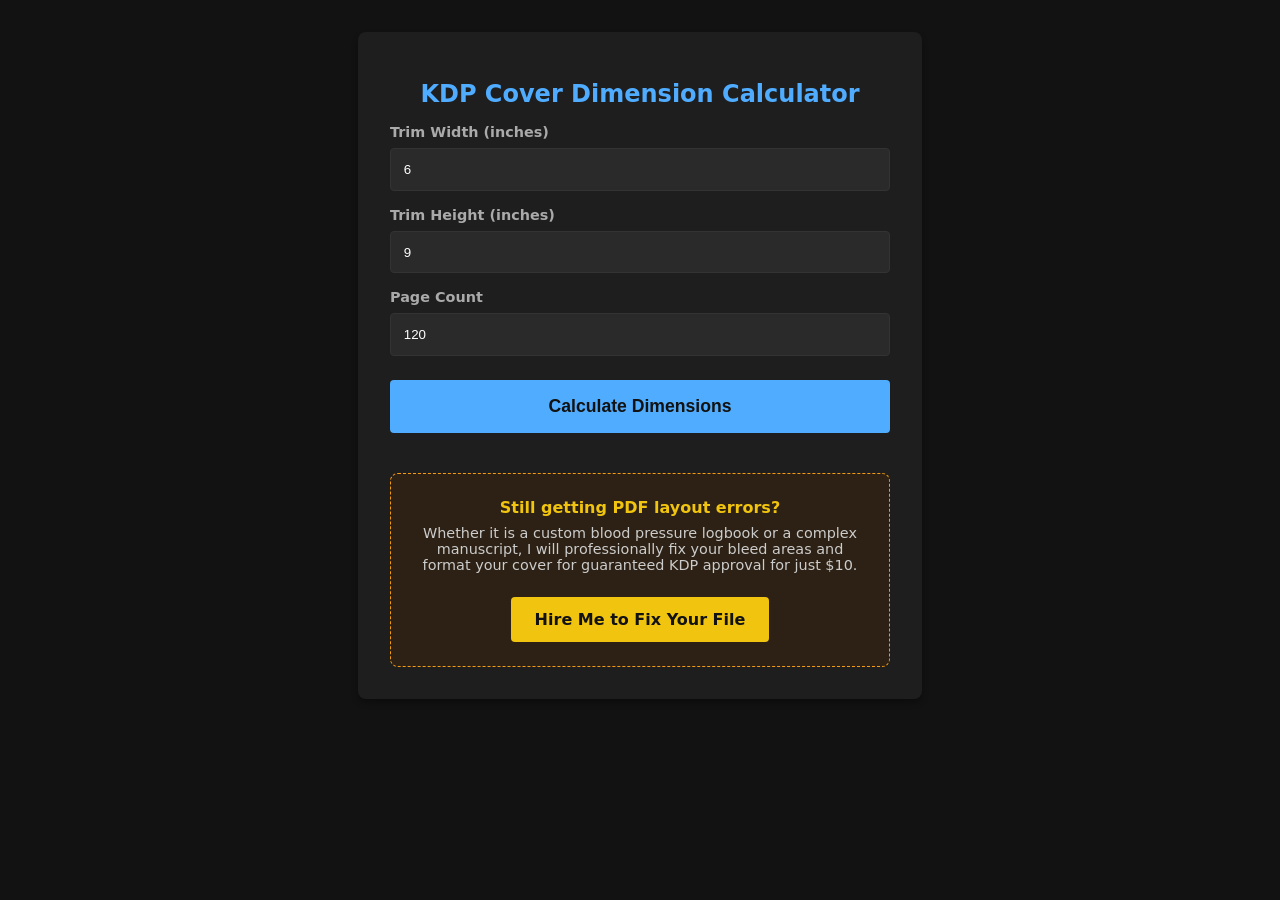
==== index.html @ 334d5f16 "Hi" ====
<!DOCTYPE html>
<html lang="en">
<head>
    <meta charset="UTF-8">
    <meta name="viewport" content="width=device-width, initial-scale=1.0">
    <meta name="description" content="Free Amazon KDP cover dimension and bleed calculator. Instantly get exact pixel and inch requirements for your self-published book covers to avoid Amazon rejection.">
    <title>Amazon KDP Cover Bleed & Dimension Calculator | Anilovbaker</title>
    <style>
        body {
            font-family: system-ui, -apple-system, sans-serif;
            background-color: #121212;
            color: #ffffff;
            margin: 0;
            padding: 2rem;
            display: flex;
            flex-direction: column;
            align-items: center;
        }
        .container {
            background-color: #1e1e1e;
            padding: 2rem;
            border-radius: 8px;
            max-width: 500px;
            width: 100%;
            box-shadow: 0 4px 6px rgba(0, 0, 0, 0.3);
        }
        h1 { font-size: 1.5rem; text-align: center; color: #4facfe; }
        label { display: block; margin-top: 1rem; font-weight: bold; font-size: 0.9rem; color: #aaaaaa; }
        input {
            width: 100%;
            padding: 0.8rem;
            margin-top: 0.5rem;
            border: 1px solid #333;
            border-radius: 4px;
            background-color: #2a2a2a;
            color: white;
            box-sizing: border-box;
        }
        button {
            width: 100%;
            padding: 1rem;
            margin-top: 1.5rem;
            background-color: #4facfe;
            color: #121212;
            border: none;
            border-radius: 4px;
            font-size: 1.1rem;
            font-weight: bold;
            cursor: pointer;
        }
        button:hover { background-color: #3b8cd2; }
        #results {
            display: none;
            margin-top: 1.5rem;
            padding: 1rem;
            background-color: #2a2a2a;
            border-left: 4px solid #4facfe;
            border-radius: 4px;
        }
        .results-text { margin: 0.5rem 0; font-size: 1.1rem; }
        
        /* The Monetization Trap */
        .upsell {
            margin-top: 2.5rem;
            padding: 1.5rem;
            background-color: #2c2114;
            border: 1px dashed #f39c12;
            border-radius: 8px;
            text-align: center;
        }
        .upsell p.hook { margin: 0 0 0.5rem 0; color: #f1c40f; font-weight: bold; }
        .upsell p.offer { margin: 0 0 1.5rem 0; font-size: 0.9rem; color: #cccccc; }
        .upsell a {
            color: #121212;
            background-color: #f1c40f;
            padding: 0.8rem 1.5rem;
            text-decoration: none;
            border-radius: 4px;
            font-weight: bold;
            display: inline-block;
        }
        .upsell a:hover { background-color: #d4ac0d; }
    </style>
</head>
<body>

    <div class="container">
        <h1>KDP Cover Dimension Calculator</h1>
        
        <label for="width">Trim Width (inches)</label>
        <input type="number" id="width" value="6" step="0.1">

        <label for="height">Trim Height (inches)</label>
        <input type="number" id="height" value="9" step="0.1">

        <label for="pages">Page Count</label>
        <input type="number" id="pages" value="120">

        <button onclick="calculateCover()">Calculate Dimensions</button>

        <div id="results">
            <p class="results-text"><strong>Spine Width:</strong> <span id="spine"></span> inches</p>
            <p class="results-text"><strong>Full Cover Width:</strong> <span id="totalWidth"></span> inches</p>
            <p class="results-text"><strong>Full Cover Height:</strong> <span id="totalHeight"></span> inches</p>
        </div>

        <div class="upsell">
            <p class="hook">Still getting PDF layout errors?</p>
            <p class="offer">Whether it is a custom blood pressure logbook or a complex manuscript, I will professionally fix your bleed areas and format your cover for guaranteed KDP approval for just $10.</p>
            <a href="#">Hire Me to Fix Your File</a>
        </div>
    </div>

    <script>
        function calculateCover() {
            const width = parseFloat(document.getElementById('width').value);
            const height = parseFloat(document.getElementById('height').value);
            const pages = parseInt(document.getElementById('pages').value);
            
            // Formula for standard white paper thickness
            const spineWidth = pages * 0.002252;
            // Standard KDP bleed requirement is 0.125 inches on top, bottom, and outside edges
            const bleed = 0.125;
            
            const totalWidth = (width * 2) + spineWidth + (bleed * 2);
            const totalHeight = height + (bleed * 2);

            document.getElementById('spine').innerText = spineWidth.toFixed(3);
            document.getElementById('totalWidth').innerText = totalWidth.toFixed(3);
            document.getElementById('totalHeight').innerText = totalHeight.toFixed(3);
            
            document.getElementById('results').style.display = 'block';
        }
    </script>
</body>
</html>
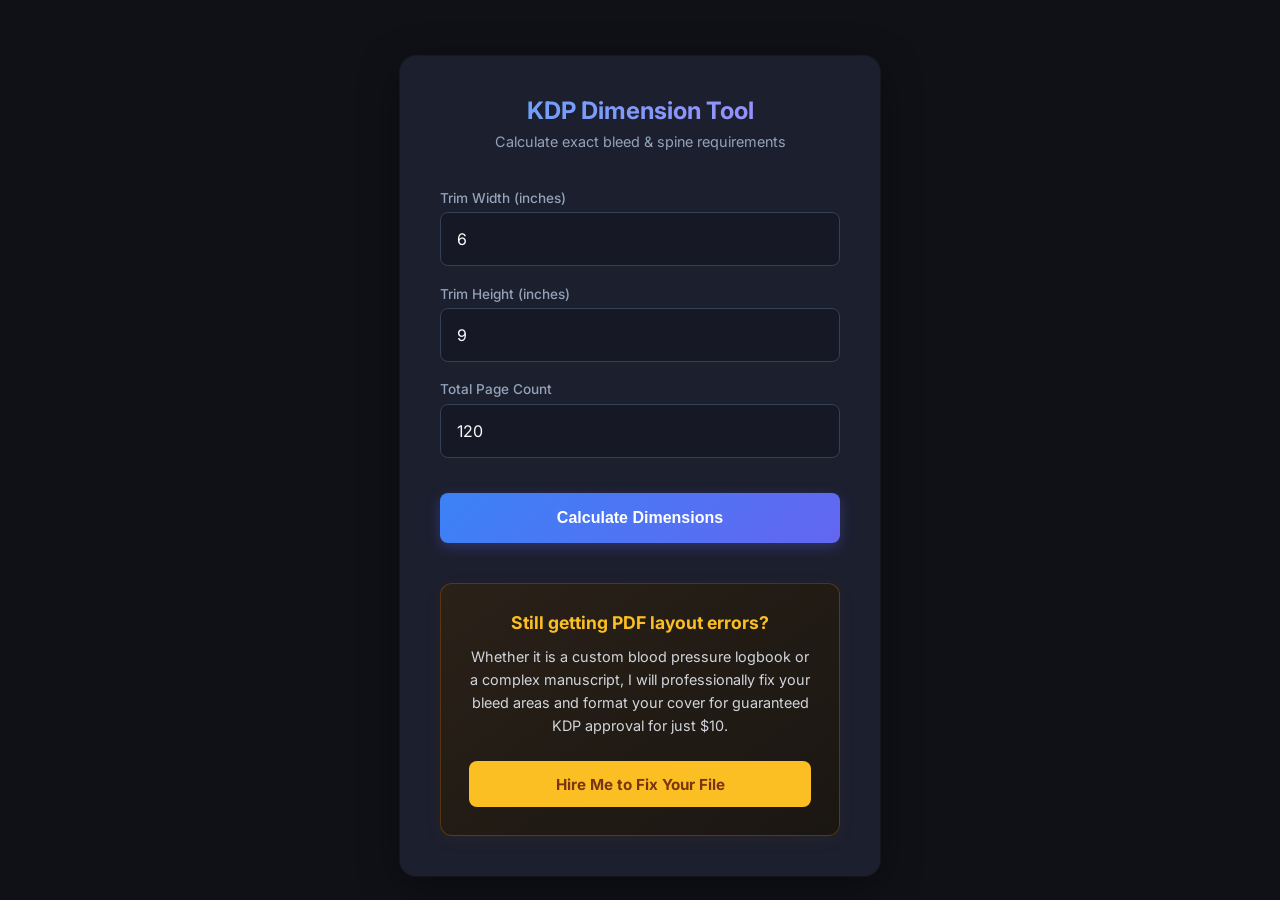
==== commit 232ff9ed: "Replace index page with requested redesigned KDP calculator Co-authored-by: Anilov69 <144365994+Anil" ====
--- a/index.html
+++ b/index.html
@@ -4,110 +4,220 @@
     <meta charset="UTF-8">
     <meta name="viewport" content="width=device-width, initial-scale=1.0">
     <meta name="description" content="Free Amazon KDP cover dimension and bleed calculator. Instantly get exact pixel and inch requirements for your self-published book covers to avoid Amazon rejection.">
+    <meta name="google-site-verification" content="HXg6Y53m2uAhf8PU9_d7s4_Q2oeQaEiFQSJh0SvhK9E" />
     <title>Amazon KDP Cover Bleed & Dimension Calculator | Anilovbaker</title>
+    <link rel="preconnect" href="https://fonts.googleapis.com">
+    <link rel="preconnect" href="https://fonts.gstatic.com" crossorigin>
+    <link href="https://fonts.googleapis.com/css2?family=Inter:wght@400;500;600;700&display=swap" rel="stylesheet">
     <style>
+        :root {
+            --bg-main: #0f1117;
+            --bg-card: #1c1f2e;
+            --text-main: #f8fafc;
+            --text-muted: #94a3b8;
+            --accent: #3b82f6;
+            --accent-glow: rgba(59, 130, 246, 0.5);
+            --border: #334155;
+        }
         body {
-            font-family: system-ui, -apple-system, sans-serif;
-            background-color: #121212;
-            color: #ffffff;
+            font-family: 'Inter', sans-serif;
+            background-color: var(--bg-main);
+            color: var(--text-main);
             margin: 0;
-            padding: 2rem;
+            padding: 1.5rem;
             display: flex;
             flex-direction: column;
             align-items: center;
+            min-height: 100vh;
+            box-sizing: border-box;
         }
         .container {
-            background-color: #1e1e1e;
-            padding: 2rem;
+            background-color: var(--bg-card);
+            padding: 2.5rem;
+            border-radius: 16px;
+            max-width: 480px;
+            width: 100%;
+            box-shadow: 0 10px 40px rgba(0,0,0,0.4), 0 0 0 1px rgba(255,255,255,0.05);
+            box-sizing: border-box;
+            margin-top: 2rem;
+        }
+        h1 {
+            font-size: 1.5rem;
+            font-weight: 700;
+            text-align: center;
+            margin: 0 0 0.5rem 0;
+            background: linear-gradient(135deg, #60a5fa, #a78bfa);
+            -webkit-background-clip: text;
+            -webkit-text-fill-color: transparent;
+        }
+        .subtitle {
+            text-align: center;
+            color: var(--text-muted);
+            font-size: 0.9rem;
+            margin-bottom: 2.5rem;
+        }
+        .input-group {
+            margin-bottom: 1.2rem;
+        }
+        label {
+            display: block;
+            font-size: 0.85rem;
+            font-weight: 500;
+            color: var(--text-muted);
+            margin-bottom: 0.4rem;
+        }
+        input {
+            width: 100%;
+            padding: 1rem;
+            border: 1px solid var(--border);
             border-radius: 8px;
-            max-width: 500px;
-            width: 100%;
-            box-shadow: 0 4px 6px rgba(0, 0, 0, 0.3);
-        }
-        h1 { font-size: 1.5rem; text-align: center; color: #4facfe; }
-        label { display: block; margin-top: 1rem; font-weight: bold; font-size: 0.9rem; color: #aaaaaa; }
-        input {
-            width: 100%;
-            padding: 0.8rem;
-            margin-top: 0.5rem;
-            border: 1px solid #333;
-            border-radius: 4px;
-            background-color: #2a2a2a;
+            background-color: rgba(0,0,0,0.2);
+            color: var(--text-main);
+            font-size: 1rem;
+            font-family: 'Inter', sans-serif;
+            box-sizing: border-box;
+            transition: all 0.2s ease;
+            -webkit-appearance: none;
+        }
+        input:focus {
+            outline: none;
+            border-color: var(--accent);
+            box-shadow: 0 0 0 3px var(--accent-glow);
+        }
+        button {
+            width: 100%;
+            padding: 1rem;
+            margin-top: 1rem;
+            background: linear-gradient(135deg, var(--accent), #6366f1);
             color: white;
-            box-sizing: border-box;
-        }
-        button {
-            width: 100%;
-            padding: 1rem;
-            margin-top: 1.5rem;
-            background-color: #4facfe;
-            color: #121212;
             border: none;
-            border-radius: 4px;
-            font-size: 1.1rem;
-            font-weight: bold;
+            border-radius: 8px;
+            font-size: 1rem;
+            font-weight: 600;
             cursor: pointer;
-        }
-        button:hover { background-color: #3b8cd2; }
+            transition: transform 0.2s ease, box-shadow 0.2s ease;
+            box-shadow: 0 4px 14px rgba(99, 102, 241, 0.3);
+        }
+        button:hover {
+            transform: translateY(-2px);
+            box-shadow: 0 6px 20px rgba(99, 102, 241, 0.5);
+        }
         #results {
             display: none;
-            margin-top: 1.5rem;
-            padding: 1rem;
-            background-color: #2a2a2a;
-            border-left: 4px solid #4facfe;
-            border-radius: 4px;
-        }
-        .results-text { margin: 0.5rem 0; font-size: 1.1rem; }
+            margin-top: 2rem;
+            padding: 1.5rem;
+            background: rgba(59, 130, 246, 0.05);
+            border: 1px solid rgba(59, 130, 246, 0.2);
+            border-radius: 12px;
+            animation: slideDown 0.3s ease-out;
+        }
+        @keyframes slideDown {
+            from { opacity: 0; transform: translateY(-10px); }
+            to { opacity: 1; transform: translateY(0); }
+        }
+        .result-item {
+            display: flex;
+            justify-content: space-between;
+            align-items: center;
+            padding: 0.75rem 0;
+            border-bottom: 1px solid rgba(255,255,255,0.05);
+        }
+        .result-item:last-child {
+            border-bottom: none;
+        }
+        .result-label {
+            color: var(--text-muted);
+            font-size: 0.9rem;
+        }
+        .result-value {
+            font-weight: 700;
+            font-size: 1.1rem;
+            color: #60a5fa;
+        }
         
-        /* The Monetization Trap */
-        .upsell {
+        /* Premium Service Card */
+        .upsell-card {
             margin-top: 2.5rem;
-            padding: 1.5rem;
-            background-color: #2c2114;
-            border: 1px dashed #f39c12;
+            background: linear-gradient(145deg, #2a2118, #1a1612);
+            border: 1px solid rgba(217, 119, 6, 0.3);
+            border-radius: 12px;
+            padding: 1.75rem;
+            text-align: center;
+            box-shadow: 0 4px 20px rgba(217, 119, 6, 0.05);
+        }
+        .upsell-card h3 {
+            color: #fbbf24;
+            margin: 0 0 0.75rem 0;
+            font-size: 1.1rem;
+        }
+        .upsell-card p {
+            color: #d1d5db;
+            font-size: 0.9rem;
+            line-height: 1.6;
+            margin: 0 0 1.5rem 0;
+        }
+        .upsell-card a {
+            display: inline-block;
+            background-color: #fbbf24;
+            color: #78350f;
+            text-decoration: none;
+            padding: 0.85rem 1.75rem;
             border-radius: 8px;
-            text-align: center;
-        }
-        .upsell p.hook { margin: 0 0 0.5rem 0; color: #f1c40f; font-weight: bold; }
-        .upsell p.offer { margin: 0 0 1.5rem 0; font-size: 0.9rem; color: #cccccc; }
-        .upsell a {
-            color: #121212;
-            background-color: #f1c40f;
-            padding: 0.8rem 1.5rem;
-            text-decoration: none;
-            border-radius: 4px;
-            font-weight: bold;
-            display: inline-block;
-        }
-        .upsell a:hover { background-color: #d4ac0d; }
+            font-weight: 700;
+            font-size: 0.95rem;
+            transition: all 0.2s ease;
+            width: 100%;
+            box-sizing: border-box;
+        }
+        .upsell-card a:hover {
+            background-color: #f59e0b;
+            transform: translateY(-2px);
+        }
     </style>
 </head>
 <body>
 
     <div class="container">
-        <h1>KDP Cover Dimension Calculator</h1>
+        <h1>KDP Dimension Tool</h1>
+        <div class="subtitle">Calculate exact bleed & spine requirements</div>
         
-        <label for="width">Trim Width (inches)</label>
-        <input type="number" id="width" value="6" step="0.1">
-
-        <label for="height">Trim Height (inches)</label>
-        <input type="number" id="height" value="9" step="0.1">
-
-        <label for="pages">Page Count</label>
-        <input type="number" id="pages" value="120">
+        <div class="input-group">
+            <label for="width">Trim Width (inches)</label>
+            <input type="number" id="width" value="6" step="0.1">
+        </div>
+
+        <div class="input-group">
+            <label for="height">Trim Height (inches)</label>
+            <input type="number" id="height" value="9" step="0.1">
+        </div>
+
+        <div class="input-group">
+            <label for="pages">Total Page Count</label>
+            <input type="number" id="pages" value="120">
+        </div>
 
         <button onclick="calculateCover()">Calculate Dimensions</button>
 
         <div id="results">
-            <p class="results-text"><strong>Spine Width:</strong> <span id="spine"></span> inches</p>
-            <p class="results-text"><strong>Full Cover Width:</strong> <span id="totalWidth"></span> inches</p>
-            <p class="results-text"><strong>Full Cover Height:</strong> <span id="totalHeight"></span> inches</p>
-        </div>
-
-        <div class="upsell">
-            <p class="hook">Still getting PDF layout errors?</p>
-            <p class="offer">Whether it is a custom blood pressure logbook or a complex manuscript, I will professionally fix your bleed areas and format your cover for guaranteed KDP approval for just $10.</p>
-            <a href="#">Hire Me to Fix Your File</a>
+            <div class="result-item">
+                <span class="result-label">Spine Width</span>
+                <span class="result-value"><span id="spine"></span>"</span>
+            </div>
+            <div class="result-item">
+                <span class="result-label">Full Cover Width</span>
+                <span class="result-value"><span id="totalWidth"></span>"</span>
+            </div>
+            <div class="result-item">
+                <span class="result-label">Full Cover Height</span>
+                <span class="result-value"><span id="totalHeight"></span>"</span>
+            </div>
+        </div>
+
+        <div class="upsell-card">
+            <h3>Still getting PDF layout errors?</h3>
+            <p>Whether it is a custom blood pressure logbook or a complex manuscript, I will professionally fix your bleed areas and format your cover for guaranteed KDP approval for just $10.</p>
+            <!-- Pre-filled email link -->
+            <a href="mailto:anilovbaker@gmail.com?subject=KDP%20Cover%20Formatting%20Help">Hire Me to Fix Your File</a>
         </div>
     </div>
 
@@ -117,9 +227,9 @@
             const height = parseFloat(document.getElementById('height').value);
             const pages = parseInt(document.getElementById('pages').value);
             
-            // Formula for standard white paper thickness
+            if(!width || !height || !pages) return;
+
             const spineWidth = pages * 0.002252;
-            // Standard KDP bleed requirement is 0.125 inches on top, bottom, and outside edges
             const bleed = 0.125;
             
             const totalWidth = (width * 2) + spineWidth + (bleed * 2);
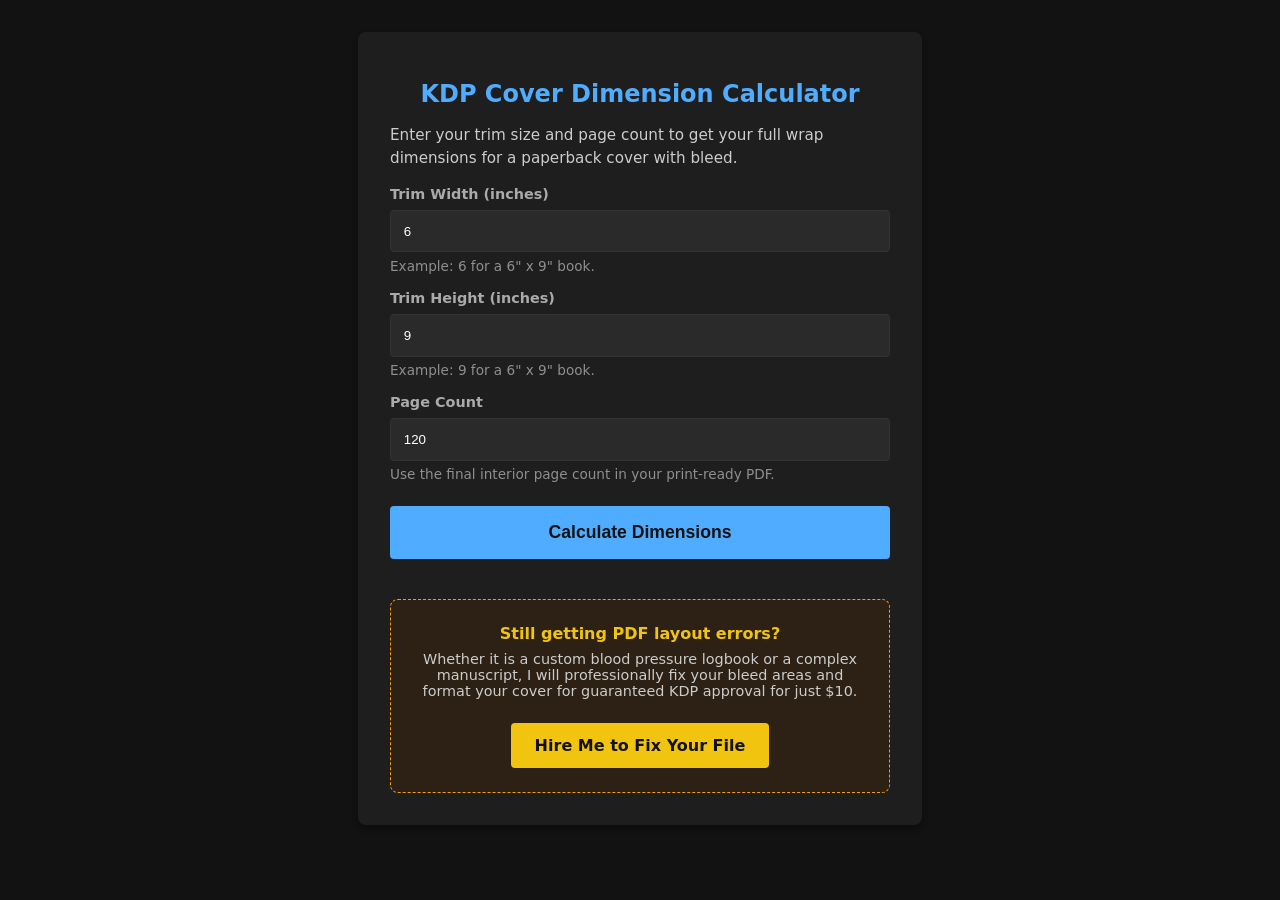
==== commit a1a106a2: "Improve clarity and validation on calculator page Co-authored-by: Anilov69 <144365994+Anilov69@users" ====
--- a/index.html
+++ b/index.html
@@ -4,220 +4,139 @@
     <meta charset="UTF-8">
     <meta name="viewport" content="width=device-width, initial-scale=1.0">
     <meta name="description" content="Free Amazon KDP cover dimension and bleed calculator. Instantly get exact pixel and inch requirements for your self-published book covers to avoid Amazon rejection.">
-    <meta name="google-site-verification" content="HXg6Y53m2uAhf8PU9_d7s4_Q2oeQaEiFQSJh0SvhK9E" />
     <title>Amazon KDP Cover Bleed & Dimension Calculator | Anilovbaker</title>
-    <link rel="preconnect" href="https://fonts.googleapis.com">
-    <link rel="preconnect" href="https://fonts.gstatic.com" crossorigin>
-    <link href="https://fonts.googleapis.com/css2?family=Inter:wght@400;500;600;700&display=swap" rel="stylesheet">
     <style>
-        :root {
-            --bg-main: #0f1117;
-            --bg-card: #1c1f2e;
-            --text-main: #f8fafc;
-            --text-muted: #94a3b8;
-            --accent: #3b82f6;
-            --accent-glow: rgba(59, 130, 246, 0.5);
-            --border: #334155;
-        }
         body {
-            font-family: 'Inter', sans-serif;
-            background-color: var(--bg-main);
-            color: var(--text-main);
+            font-family: system-ui, -apple-system, sans-serif;
+            background-color: #121212;
+            color: #ffffff;
             margin: 0;
-            padding: 1.5rem;
+            padding: 2rem;
             display: flex;
             flex-direction: column;
             align-items: center;
-            min-height: 100vh;
-            box-sizing: border-box;
         }
         .container {
-            background-color: var(--bg-card);
-            padding: 2.5rem;
-            border-radius: 16px;
-            max-width: 480px;
+            background-color: #1e1e1e;
+            padding: 2rem;
+            border-radius: 8px;
+            max-width: 500px;
             width: 100%;
-            box-shadow: 0 10px 40px rgba(0,0,0,0.4), 0 0 0 1px rgba(255,255,255,0.05);
-            box-sizing: border-box;
-            margin-top: 2rem;
+            box-shadow: 0 4px 6px rgba(0, 0, 0, 0.3);
         }
-        h1 {
-            font-size: 1.5rem;
-            font-weight: 700;
-            text-align: center;
-            margin: 0 0 0.5rem 0;
-            background: linear-gradient(135deg, #60a5fa, #a78bfa);
-            -webkit-background-clip: text;
-            -webkit-text-fill-color: transparent;
+        h1 { font-size: 1.5rem; text-align: center; color: #4facfe; }
+        .intro {
+            margin: 0.75rem 0 0;
+            color: #cccccc;
+            font-size: 0.95rem;
+            line-height: 1.5;
         }
-        .subtitle {
-            text-align: center;
-            color: var(--text-muted);
-            font-size: 0.9rem;
-            margin-bottom: 2.5rem;
-        }
-        .input-group {
-            margin-bottom: 1.2rem;
-        }
-        label {
-            display: block;
-            font-size: 0.85rem;
-            font-weight: 500;
-            color: var(--text-muted);
-            margin-bottom: 0.4rem;
-        }
+        label { display: block; margin-top: 1rem; font-weight: bold; font-size: 0.9rem; color: #aaaaaa; }
+        .hint { margin: 0.35rem 0 0; color: #8f8f8f; font-size: 0.85rem; }
         input {
             width: 100%;
-            padding: 1rem;
-            border: 1px solid var(--border);
-            border-radius: 8px;
-            background-color: rgba(0,0,0,0.2);
-            color: var(--text-main);
-            font-size: 1rem;
-            font-family: 'Inter', sans-serif;
+            padding: 0.8rem;
+            margin-top: 0.5rem;
+            border: 1px solid #333;
+            border-radius: 4px;
+            background-color: #2a2a2a;
+            color: white;
             box-sizing: border-box;
-            transition: all 0.2s ease;
-            -webkit-appearance: none;
-        }
-        input:focus {
-            outline: none;
-            border-color: var(--accent);
-            box-shadow: 0 0 0 3px var(--accent-glow);
         }
         button {
             width: 100%;
             padding: 1rem;
-            margin-top: 1rem;
-            background: linear-gradient(135deg, var(--accent), #6366f1);
-            color: white;
+            margin-top: 1.5rem;
+            background-color: #4facfe;
+            color: #121212;
             border: none;
-            border-radius: 8px;
-            font-size: 1rem;
-            font-weight: 600;
+            border-radius: 4px;
+            font-size: 1.1rem;
+            font-weight: bold;
             cursor: pointer;
-            transition: transform 0.2s ease, box-shadow 0.2s ease;
-            box-shadow: 0 4px 14px rgba(99, 102, 241, 0.3);
         }
-        button:hover {
-            transform: translateY(-2px);
-            box-shadow: 0 6px 20px rgba(99, 102, 241, 0.5);
-        }
+        button:hover { background-color: #3b8cd2; }
         #results {
             display: none;
-            margin-top: 2rem;
-            padding: 1.5rem;
-            background: rgba(59, 130, 246, 0.05);
-            border: 1px solid rgba(59, 130, 246, 0.2);
-            border-radius: 12px;
-            animation: slideDown 0.3s ease-out;
+            margin-top: 1.5rem;
+            padding: 1rem;
+            background-color: #2a2a2a;
+            border-left: 4px solid #4facfe;
+            border-radius: 4px;
         }
-        @keyframes slideDown {
-            from { opacity: 0; transform: translateY(-10px); }
-            to { opacity: 1; transform: translateY(0); }
+        .results-text { margin: 0.5rem 0; font-size: 1.1rem; }
+        .results-note {
+            margin: 0.75rem 0 0;
+            color: #bbbbbb;
+            font-size: 0.85rem;
+            line-height: 1.45;
         }
-        .result-item {
-            display: flex;
-            justify-content: space-between;
-            align-items: center;
-            padding: 0.75rem 0;
-            border-bottom: 1px solid rgba(255,255,255,0.05);
-        }
-        .result-item:last-child {
-            border-bottom: none;
-        }
-        .result-label {
-            color: var(--text-muted);
+        .error {
+            display: none;
+            margin-top: 1rem;
+            padding: 0.8rem;
+            border-radius: 4px;
+            background-color: #3a1f1f;
+            border-left: 4px solid #ff6b6b;
+            color: #ffd6d6;
             font-size: 0.9rem;
         }
-        .result-value {
-            font-weight: 700;
-            font-size: 1.1rem;
-            color: #60a5fa;
+        
+        /* The Monetization Trap */
+        .upsell {
+            margin-top: 2.5rem;
+            padding: 1.5rem;
+            background-color: #2c2114;
+            border: 1px dashed #f39c12;
+            border-radius: 8px;
+            text-align: center;
         }
-        
-        /* Premium Service Card */
-        .upsell-card {
-            margin-top: 2.5rem;
-            background: linear-gradient(145deg, #2a2118, #1a1612);
-            border: 1px solid rgba(217, 119, 6, 0.3);
-            border-radius: 12px;
-            padding: 1.75rem;
-            text-align: center;
-            box-shadow: 0 4px 20px rgba(217, 119, 6, 0.05);
+        .upsell p.hook { margin: 0 0 0.5rem 0; color: #f1c40f; font-weight: bold; }
+        .upsell p.offer { margin: 0 0 1.5rem 0; font-size: 0.9rem; color: #cccccc; }
+        .upsell a {
+            color: #121212;
+            background-color: #f1c40f;
+            padding: 0.8rem 1.5rem;
+            text-decoration: none;
+            border-radius: 4px;
+            font-weight: bold;
+            display: inline-block;
         }
-        .upsell-card h3 {
-            color: #fbbf24;
-            margin: 0 0 0.75rem 0;
-            font-size: 1.1rem;
-        }
-        .upsell-card p {
-            color: #d1d5db;
-            font-size: 0.9rem;
-            line-height: 1.6;
-            margin: 0 0 1.5rem 0;
-        }
-        .upsell-card a {
-            display: inline-block;
-            background-color: #fbbf24;
-            color: #78350f;
-            text-decoration: none;
-            padding: 0.85rem 1.75rem;
-            border-radius: 8px;
-            font-weight: 700;
-            font-size: 0.95rem;
-            transition: all 0.2s ease;
-            width: 100%;
-            box-sizing: border-box;
-        }
-        .upsell-card a:hover {
-            background-color: #f59e0b;
-            transform: translateY(-2px);
-        }
+        .upsell a:hover { background-color: #d4ac0d; }
     </style>
 </head>
 <body>
 
     <div class="container">
-        <h1>KDP Dimension Tool</h1>
-        <div class="subtitle">Calculate exact bleed & spine requirements</div>
+        <h1>KDP Cover Dimension Calculator</h1>
+        <p class="intro">Enter your trim size and page count to get your full wrap dimensions for a paperback cover with bleed.</p>
         
-        <div class="input-group">
-            <label for="width">Trim Width (inches)</label>
-            <input type="number" id="width" value="6" step="0.1">
+        <label for="width">Trim Width (inches)</label>
+        <input type="number" id="width" value="6" step="0.1">
+        <p class="hint">Example: 6 for a 6" x 9" book.</p>
+
+        <label for="height">Trim Height (inches)</label>
+        <input type="number" id="height" value="9" step="0.1">
+        <p class="hint">Example: 9 for a 6" x 9" book.</p>
+
+        <label for="pages">Page Count</label>
+        <input type="number" id="pages" value="120">
+        <p class="hint">Use the final interior page count in your print-ready PDF.</p>
+
+        <button onclick="calculateCover()">Calculate Dimensions</button>
+        <div id="error" class="error"></div>
+
+        <div id="results">
+            <p class="results-text"><strong>Spine Width:</strong> <span id="spine"></span> inches</p>
+            <p class="results-text"><strong>Full Cover Width:</strong> <span id="totalWidth"></span> inches</p>
+            <p class="results-text"><strong>Full Cover Height:</strong> <span id="totalHeight"></span> inches</p>
+            <p class="results-note">Assumptions: white paper spine calculation (0.002252" per page) and 0.125" bleed on top, bottom, and outer edges.</p>
         </div>
 
-        <div class="input-group">
-            <label for="height">Trim Height (inches)</label>
-            <input type="number" id="height" value="9" step="0.1">
-        </div>
-
-        <div class="input-group">
-            <label for="pages">Total Page Count</label>
-            <input type="number" id="pages" value="120">
-        </div>
-
-        <button onclick="calculateCover()">Calculate Dimensions</button>
-
-        <div id="results">
-            <div class="result-item">
-                <span class="result-label">Spine Width</span>
-                <span class="result-value"><span id="spine"></span>"</span>
-            </div>
-            <div class="result-item">
-                <span class="result-label">Full Cover Width</span>
-                <span class="result-value"><span id="totalWidth"></span>"</span>
-            </div>
-            <div class="result-item">
-                <span class="result-label">Full Cover Height</span>
-                <span class="result-value"><span id="totalHeight"></span>"</span>
-            </div>
-        </div>
-
-        <div class="upsell-card">
-            <h3>Still getting PDF layout errors?</h3>
-            <p>Whether it is a custom blood pressure logbook or a complex manuscript, I will professionally fix your bleed areas and format your cover for guaranteed KDP approval for just $10.</p>
-            <!-- Pre-filled email link -->
-            <a href="mailto:anilovbaker@gmail.com?subject=KDP%20Cover%20Formatting%20Help">Hire Me to Fix Your File</a>
+        <div class="upsell">
+            <p class="hook">Still getting PDF layout errors?</p>
+            <p class="offer">Whether it is a custom blood pressure logbook or a complex manuscript, I will professionally fix your bleed areas and format your cover for guaranteed KDP approval for just $10.</p>
+            <a href="#">Hire Me to Fix Your File</a>
         </div>
     </div>
 
@@ -226,10 +145,27 @@
             const width = parseFloat(document.getElementById('width').value);
             const height = parseFloat(document.getElementById('height').value);
             const pages = parseInt(document.getElementById('pages').value);
+            const error = document.getElementById('error');
+            const results = document.getElementById('results');
+
+            error.style.display = 'none';
+            results.style.display = 'none';
+
+            if (!Number.isFinite(width) || !Number.isFinite(height) || !Number.isInteger(pages)) {
+                error.innerText = 'Please enter valid numeric values for width, height, and page count.';
+                error.style.display = 'block';
+                return;
+            }
+
+            if (width <= 0 || height <= 0 || pages <= 0) {
+                error.innerText = 'Width, height, and page count must all be greater than zero.';
+                error.style.display = 'block';
+                return;
+            }
             
-            if(!width || !height || !pages) return;
-
+            // Formula for standard white paper thickness
             const spineWidth = pages * 0.002252;
+            // Standard KDP bleed requirement is 0.125 inches on top, bottom, and outside edges
             const bleed = 0.125;
             
             const totalWidth = (width * 2) + spineWidth + (bleed * 2);
@@ -239,7 +175,7 @@
             document.getElementById('totalWidth').innerText = totalWidth.toFixed(3);
             document.getElementById('totalHeight').innerText = totalHeight.toFixed(3);
             
-            document.getElementById('results').style.display = 'block';
+            results.style.display = 'block';
         }
     </script>
 </body>
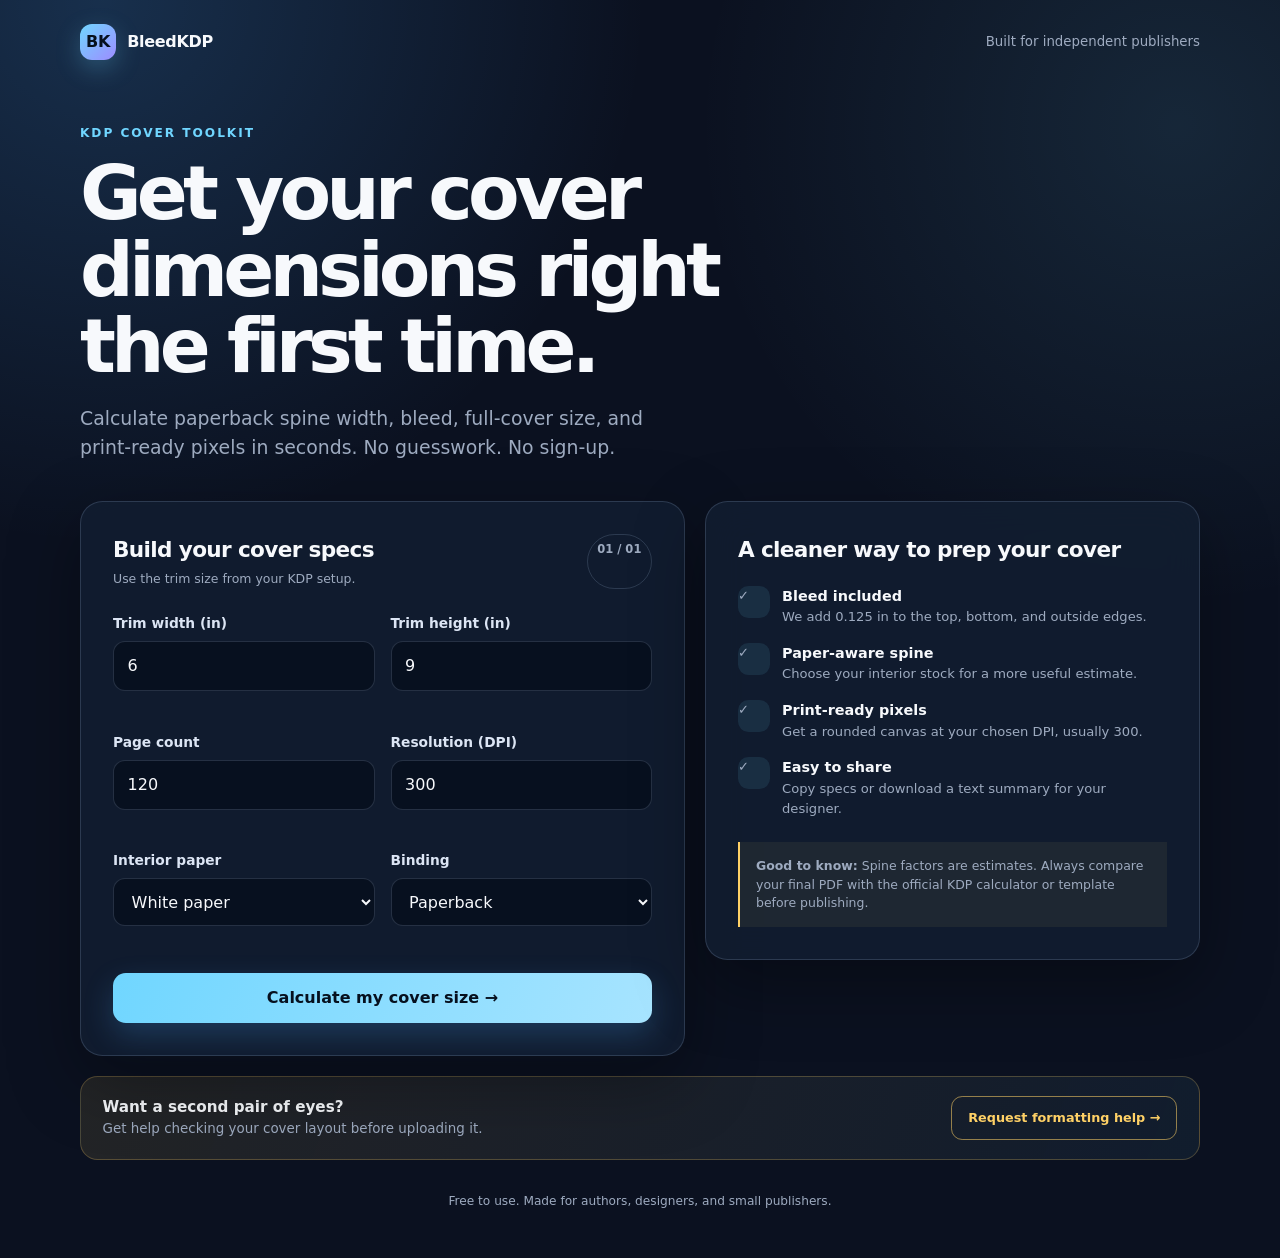
==== commit 3b381e37: "Upgrade KDP calculator with premium UI and validation" ====
--- a/index.html
+++ b/index.html
@@ -1,182 +1,46 @@
-<!DOCTYPE html>
+<!doctype html>
 <html lang="en">
 <head>
-    <meta charset="UTF-8">
-    <meta name="viewport" content="width=device-width, initial-scale=1.0">
-    <meta name="description" content="Free Amazon KDP cover dimension and bleed calculator. Instantly get exact pixel and inch requirements for your self-published book covers to avoid Amazon rejection.">
-    <title>Amazon KDP Cover Bleed & Dimension Calculator | Anilovbaker</title>
-    <style>
-        body {
-            font-family: system-ui, -apple-system, sans-serif;
-            background-color: #121212;
-            color: #ffffff;
-            margin: 0;
-            padding: 2rem;
-            display: flex;
-            flex-direction: column;
-            align-items: center;
-        }
-        .container {
-            background-color: #1e1e1e;
-            padding: 2rem;
-            border-radius: 8px;
-            max-width: 500px;
-            width: 100%;
-            box-shadow: 0 4px 6px rgba(0, 0, 0, 0.3);
-        }
-        h1 { font-size: 1.5rem; text-align: center; color: #4facfe; }
-        .intro {
-            margin: 0.75rem 0 0;
-            color: #cccccc;
-            font-size: 0.95rem;
-            line-height: 1.5;
-        }
-        label { display: block; margin-top: 1rem; font-weight: bold; font-size: 0.9rem; color: #aaaaaa; }
-        .hint { margin: 0.35rem 0 0; color: #8f8f8f; font-size: 0.85rem; }
-        input {
-            width: 100%;
-            padding: 0.8rem;
-            margin-top: 0.5rem;
-            border: 1px solid #333;
-            border-radius: 4px;
-            background-color: #2a2a2a;
-            color: white;
-            box-sizing: border-box;
-        }
-        button {
-            width: 100%;
-            padding: 1rem;
-            margin-top: 1.5rem;
-            background-color: #4facfe;
-            color: #121212;
-            border: none;
-            border-radius: 4px;
-            font-size: 1.1rem;
-            font-weight: bold;
-            cursor: pointer;
-        }
-        button:hover { background-color: #3b8cd2; }
-        #results {
-            display: none;
-            margin-top: 1.5rem;
-            padding: 1rem;
-            background-color: #2a2a2a;
-            border-left: 4px solid #4facfe;
-            border-radius: 4px;
-        }
-        .results-text { margin: 0.5rem 0; font-size: 1.1rem; }
-        .results-note {
-            margin: 0.75rem 0 0;
-            color: #bbbbbb;
-            font-size: 0.85rem;
-            line-height: 1.45;
-        }
-        .error {
-            display: none;
-            margin-top: 1rem;
-            padding: 0.8rem;
-            border-radius: 4px;
-            background-color: #3a1f1f;
-            border-left: 4px solid #ff6b6b;
-            color: #ffd6d6;
-            font-size: 0.9rem;
-        }
-        
-        /* The Monetization Trap */
-        .upsell {
-            margin-top: 2.5rem;
-            padding: 1.5rem;
-            background-color: #2c2114;
-            border: 1px dashed #f39c12;
-            border-radius: 8px;
-            text-align: center;
-        }
-        .upsell p.hook { margin: 0 0 0.5rem 0; color: #f1c40f; font-weight: bold; }
-        .upsell p.offer { margin: 0 0 1.5rem 0; font-size: 0.9rem; color: #cccccc; }
-        .upsell a {
-            color: #121212;
-            background-color: #f1c40f;
-            padding: 0.8rem 1.5rem;
-            text-decoration: none;
-            border-radius: 4px;
-            font-weight: bold;
-            display: inline-block;
-        }
-        .upsell a:hover { background-color: #d4ac0d; }
-    </style>
+<meta charset="utf-8">
+<meta name="viewport" content="width=device-width, initial-scale=1">
+<meta name="description" content="Free KDP paperback cover calculator for spine width, bleed, full-cover size, and print-ready pixel dimensions.">
+<meta name="theme-color" content="#0b1120">
+<meta property="og:title" content="BleedKDP Cover Calculator">
+<meta property="og:description" content="Calculate accurate paperback cover dimensions in seconds.">
+<title>BleedKDP | Paperback Cover Calculator</title>
+<style>
+:root{color-scheme:dark;--bg:#0b1120;--card:rgba(18,30,50,.84);--soft:rgba(255,255,255,.055);--text:#f7f9fc;--muted:#9eabc0;--line:rgba(157,181,216,.2);--blue:#70d6ff;--violet:#9d8cff;--gold:#ffd166;--red:#ff8e9e;--green:#8be6bf;--shadow:0 24px 70px rgba(0,0,0,.34)}
+*{box-sizing:border-box}html{scroll-behavior:smooth}body{min-height:100vh;margin:0;font:1rem/1.5 Inter,ui-sans-serif,system-ui,-apple-system,"Segoe UI",sans-serif;color:var(--text);background:radial-gradient(circle at 8% 0%,rgba(74,169,255,.2),transparent 34rem),radial-gradient(circle at 92% 10%,rgba(112,214,255,.11),transparent 30rem),var(--bg)}
+.shell{width:min(1120px,calc(100% - 2rem));margin:auto;padding:1.5rem 0 3rem}.top{display:flex;justify-content:space-between;align-items:center;margin-bottom:4rem}.brand{display:flex;align-items:center;gap:.7rem;color:var(--text);text-decoration:none;font-weight:800;letter-spacing:-.02em}.mark{display:grid;place-items:center;width:2.25rem;height:2.25rem;border-radius:.75rem;color:#06101e;background:linear-gradient(135deg,var(--blue),var(--violet));box-shadow:0 8px 24px rgba(112,214,255,.25)}.top small{color:var(--muted)}.hero{max-width:760px;margin-bottom:2.5rem}.eyebrow{margin:0 0 .8rem;color:var(--blue);font-size:.76rem;font-weight:800;letter-spacing:.16em;text-transform:uppercase}h1{max-width:700px;margin:0;font-size:clamp(2.4rem,6vw,4.7rem);line-height:1.02;letter-spacing:-.065em}.hero p:last-child{max-width:610px;margin:1.2rem 0 0;color:var(--muted);font-size:clamp(1rem,2vw,1.18rem)}.grid{display:grid;grid-template-columns:minmax(0,1.1fr) minmax(300px,.9fr);gap:1.25rem;align-items:start}.card{border:1px solid var(--line);border-radius:1.4rem;background:var(--card);box-shadow:var(--shadow);backdrop-filter:blur(18px)}.calc,.info{padding:clamp(1.25rem,4vw,2rem)}.heading{display:flex;justify-content:space-between;gap:1rem;margin-bottom:1.5rem}.heading h2,.info h2{margin:0;font-size:1.35rem;letter-spacing:-.03em}.hint{margin:.25rem 0 0;color:var(--muted);font-size:.78rem}.step{padding:.35rem .6rem;border:1px solid var(--line);border-radius:999px;color:var(--muted);font-size:.72rem;font-weight:700;white-space:nowrap}.form-grid{display:grid;grid-template-columns:1fr 1fr;gap:1rem}.field{display:grid;gap:.45rem}.full{grid-column:1/-1}label{color:#dce5f4;font-size:.86rem;font-weight:700}input,select{width:100%;min-height:3rem;padding:.75rem .85rem;border:1px solid var(--line);border-radius:.75rem;color:var(--text);background:rgba(4,11,23,.62);font:inherit;outline:0;transition:.16s}input:hover,select:hover{background:rgba(4,11,23,.82)}input:focus,select:focus,button:focus-visible,a:focus-visible{border-color:var(--blue);box-shadow:0 0 0 4px rgba(112,214,255,.16);outline:0}input[aria-invalid=true]{border-color:var(--red)}.error{min-height:1.1rem;margin:0;color:var(--red);font-size:.76rem}.primary,.secondary{min-height:3.1rem;border:0;border-radius:.8rem;font:inherit;font-weight:800;cursor:pointer;transition:transform .16s,filter .16s}.primary{width:100%;margin-top:.4rem;color:#06101e;background:linear-gradient(110deg,var(--blue),#a7e4ff);box-shadow:0 12px 30px rgba(74,169,255,.22)}.primary:hover,.secondary:hover{filter:brightness(1.08);transform:translateY(-1px)}.results{display:none;margin-top:1.5rem;padding-top:1.5rem;border-top:1px solid var(--line)}.results.show{display:block;animation:reveal .28s ease both}@keyframes reveal{from{opacity:0;transform:translateY(8px)}to{opacity:1;transform:none}}.banner{display:flex;gap:.75rem;padding:.9rem 1rem;border:1px solid rgba(139,230,191,.25);border-radius:.8rem;color:var(--green);background:rgba(139,230,191,.08);font-size:.84rem}.banner strong{display:block;color:var(--text)}.result-grid{display:grid;grid-template-columns:1fr 1fr;gap:.7rem;margin:1rem 0}.result{padding:1rem;border:1px solid var(--line);border-radius:.9rem;background:var(--soft)}.result label{display:block;color:var(--muted);font-size:.76rem;font-weight:400}.value{display:block;margin-top:.25rem;font-size:1.3rem;font-weight:800;letter-spacing:-.03em}.value small{color:var(--muted);font-size:.72rem;font-weight:500;letter-spacing:0}.actions{display:flex;gap:.7rem}.secondary{flex:1;padding:.7rem 1rem;color:var(--text);border:1px solid var(--line);background:var(--soft)}.status{min-height:1.2rem;margin:.75rem 0 0;color:var(--green);font-size:.78rem;text-align:center}.info h2{margin-bottom:1.2rem}.features{display:grid;gap:1rem;margin:0;padding:0;list-style:none}.features li{display:grid;grid-template-columns:2rem 1fr;gap:.75rem}.icon{display:grid;place-items:center;width:2rem;height:2rem;border-radius:.65rem;color:var(--blue);background:rgba(112,214,255,.1);font-weight:800}.features strong{display:block;font-size:.9rem}.features span{display:block;color:var(--muted);font-size:.82rem}.note{margin:1.5rem 0 0;padding:.9rem 1rem;border-left:2px solid var(--gold);color:var(--muted);background:rgba(255,209,102,.06);font-size:.78rem}.cta{display:flex;justify-content:space-between;align-items:center;gap:1.5rem;margin-top:1.25rem;padding:1.2rem 1.35rem;border:1px solid rgba(255,209,102,.24);border-radius:1.1rem;background:linear-gradient(110deg,rgba(255,209,102,.1),rgba(112,214,255,.06))}.cta p{margin:0;color:var(--muted);font-size:.84rem}.cta strong{display:block;color:var(--text);font-size:.95rem}.cta a{padding:.7rem 1rem;border:1px solid rgba(255,209,102,.55);border-radius:.7rem;color:var(--gold);font-size:.8rem;font-weight:800;text-decoration:none;white-space:nowrap}footer{margin-top:2rem;color:var(--muted);font-size:.76rem;text-align:center}@media(max-width:760px){.top{margin-bottom:3rem}.top small{display:none}.grid{grid-template-columns:1fr}}@media(max-width:480px){.shell{width:calc(100% - 1.2rem);padding-top:1rem}.form-grid,.result-grid{grid-template-columns:1fr}.full{grid-column:auto}.actions,.cta{flex-direction:column;align-items:stretch}.cta a{text-align:center}}
+</style>
 </head>
 <body>
-
-    <div class="container">
-        <h1>KDP Cover Dimension Calculator</h1>
-        <p class="intro">Enter your trim size and page count to get your full wrap dimensions for a paperback cover with bleed.</p>
-        
-        <label for="width">Trim Width (inches)</label>
-        <input type="number" id="width" value="6" step="0.1">
-        <p class="hint">Example: 6 for a 6" x 9" book.</p>
-
-        <label for="height">Trim Height (inches)</label>
-        <input type="number" id="height" value="9" step="0.1">
-        <p class="hint">Example: 9 for a 6" x 9" book.</p>
-
-        <label for="pages">Page Count</label>
-        <input type="number" id="pages" value="120">
-        <p class="hint">Use the final interior page count in your print-ready PDF.</p>
-
-        <button onclick="calculateCover()">Calculate Dimensions</button>
-        <div id="error" class="error"></div>
-
-        <div id="results">
-            <p class="results-text"><strong>Spine Width:</strong> <span id="spine"></span> inches</p>
-            <p class="results-text"><strong>Full Cover Width:</strong> <span id="totalWidth"></span> inches</p>
-            <p class="results-text"><strong>Full Cover Height:</strong> <span id="totalHeight"></span> inches</p>
-            <p class="results-note">Assumptions: white paper spine calculation (0.002252" per page) and 0.125" bleed on top, bottom, and outer edges.</p>
-        </div>
-
-        <div class="upsell">
-            <p class="hook">Still getting PDF layout errors?</p>
-            <p class="offer">Whether it is a custom blood pressure logbook or a complex manuscript, I will professionally fix your bleed areas and format your cover for guaranteed KDP approval for just $10.</p>
-            <a href="#">Hire Me to Fix Your File</a>
-        </div>
-    </div>
-
-    <script>
-        function calculateCover() {
-            const width = parseFloat(document.getElementById('width').value);
-            const height = parseFloat(document.getElementById('height').value);
-            const pages = parseInt(document.getElementById('pages').value);
-            const error = document.getElementById('error');
-            const results = document.getElementById('results');
-
-            error.style.display = 'none';
-            results.style.display = 'none';
-
-            if (!Number.isFinite(width) || !Number.isFinite(height) || !Number.isInteger(pages)) {
-                error.innerText = 'Please enter valid numeric values for width, height, and page count.';
-                error.style.display = 'block';
-                return;
-            }
-
-            if (width <= 0 || height <= 0 || pages <= 0) {
-                error.innerText = 'Width, height, and page count must all be greater than zero.';
-                error.style.display = 'block';
-                return;
-            }
-            
-            // Formula for standard white paper thickness
-            const spineWidth = pages * 0.002252;
-            // Standard KDP bleed requirement is 0.125 inches on top, bottom, and outside edges
-            const bleed = 0.125;
-            
-            const totalWidth = (width * 2) + spineWidth + (bleed * 2);
-            const totalHeight = height + (bleed * 2);
-
-            document.getElementById('spine').innerText = spineWidth.toFixed(3);
-            document.getElementById('totalWidth').innerText = totalWidth.toFixed(3);
-            document.getElementById('totalHeight').innerText = totalHeight.toFixed(3);
-            
-            results.style.display = 'block';
-        }
-    </script>
+<main class="shell">
+<header class="top"><a class="brand" href="./" aria-label="BleedKDP home"><span class="mark" aria-hidden="true">BK</span><span>BleedKDP</span></a><small>Built for independent publishers</small></header>
+<section class="hero"><p class="eyebrow">KDP cover toolkit</p><h1>Get your cover dimensions right the first time.</h1><p>Calculate paperback spine width, bleed, full-cover size, and print-ready pixels in seconds. No guesswork. No sign-up.</p></section>
+<section class="grid" aria-label="KDP cover calculator">
+<form class="card calc" id="form" novalidate>
+<div class="heading"><div><h2>Build your cover specs</h2><p class="hint">Use the trim size from your KDP setup.</p></div><span class="step">01 / 01</span></div>
+<div class="form-grid">
+<div class="field"><label for="width">Trim width (in)</label><input id="width" type="number" value="6" min=".1" max="100" step=".01" required><p class="error" id="width-error" role="alert"></p></div>
+<div class="field"><label for="height">Trim height (in)</label><input id="height" type="number" value="9" min=".1" max="100" step=".01" required><p class="error" id="height-error" role="alert"></p></div>
+<div class="field"><label for="pages">Page count</label><input id="pages" type="number" value="120" min="1" max="2000" step="1" required><p class="error" id="pages-error" role="alert"></p></div>
+<div class="field"><label for="dpi">Resolution (DPI)</label><input id="dpi" type="number" value="300" min="72" max="600" step="1" required><p class="error" id="dpi-error" role="alert"></p></div>
+<div class="field"><label for="paper">Interior paper</label><select id="paper"><option value="white">White paper</option><option value="cream">Cream paper</option><option value="color">Color paper</option></select><p class="error" aria-hidden="true"></p></div>
+<div class="field"><label for="binding">Binding</label><select id="binding"><option value="paperback">Paperback</option><option value="hardcover">Hardcover</option></select><p class="error" aria-hidden="true"></p></div>
+<div class="full"><button class="primary" type="submit">Calculate my cover size <span aria-hidden="true">&rarr;</span></button></div>
+</div>
+<div class="results" id="results" aria-live="polite" aria-atomic="true"><div class="banner"><span aria-hidden="true">&#10003;</span><div><strong>Your cover is ready to build.</strong><span id="assumption"></span></div></div><div class="result-grid"><div class="result"><label>Spine width</label><span class="value"><span id="spine"></span> <small>in</small></span></div><div class="result"><label>Full cover width</label><span class="value"><span id="total-width"></span> <small>in</small></span></div><div class="result"><label>Full cover height</label><span class="value"><span id="total-height"></span> <small>in</small></span></div><div class="result"><label>Pixel canvas</label><span class="value"><span id="pixels"></span> <small>px</small></span></div></div><div class="actions"><button class="secondary" id="copy" type="button">Copy dimensions</button><button class="secondary" id="download" type="button">Download summary</button></div><p class="status" id="status" role="status"></p></div>
+</form>
+<aside class="card info"><h2>A cleaner way to prep your cover</h2><ul class="features"><li><span class="icon">&#10003;</span><div><strong>Bleed included</strong><span>We add 0.125 in to the top, bottom, and outside edges.</span></div></li><li><span class="icon">&#10003;</span><div><strong>Paper-aware spine</strong><span>Choose your interior stock for a more useful estimate.</span></div></li><li><span class="icon">&#10003;</span><div><strong>Print-ready pixels</strong><span>Get a rounded canvas at your chosen DPI, usually 300.</span></div></li><li><span class="icon">&#10003;</span><div><strong>Easy to share</strong><span>Copy specs or download a text summary for your designer.</span></div></li></ul><p class="note"><strong>Good to know:</strong> Spine factors are estimates. Always compare your final PDF with the official KDP calculator or template before publishing.</p></aside>
+</section>
+<section class="cta"><p><strong>Want a second pair of eyes?</strong>Get help checking your cover layout before uploading it.</p><a href="https://github.com/Anilov69/Bleedkdp/issues/new" target="_blank" rel="noopener noreferrer">Request formatting help &rarr;</a></section><footer>Free to use. Made for authors, designers, and small publishers.</footer>
+</main>
+<script>
+(()=>{const form=document.getElementById('form'),results=document.getElementById('results'),status=document.getElementById('status');let summary='';const factors={white:['white paper',.002252],cream:['cream paper',.0025],color:['color paper',.002347]};
+function number(id,label,min,max,integer){const input=document.getElementById(id),error=document.getElementById(id+'-error'),value=Number(input.value);let message='';if(!Number.isFinite(value))message=label+' is required.';else if(value<min)message=label+' must be at least '+min+'.';else if(value>max)message=label+' must be no more than '+max+'.';else if(integer&&!Number.isInteger(value))message=label+' must be a whole number.';input.setAttribute('aria-invalid',message?'true':'false');error.textContent=message;return message?null:value}
+form.addEventListener('submit',event=>{event.preventDefault();status.textContent='';const w=number('width','Trim width',.1,100),h=number('height','Trim height',.1,100),p=number('pages','Page count',1,2000,true),d=number('dpi','Resolution',72,600,true);if([w,h,p,d].includes(null)){results.classList.remove('show');return}if(document.getElementById('binding').value==='hardcover'){results.classList.remove('show');status.style.color='var(--gold)';status.textContent='Hardcover sizing varies by KDP template. Select Paperback for a spine calculation.';return}const paper=factors[document.getElementById('paper').value],bleed=.125,spine=p*paper[1],tw=w*2+spine+bleed*2,th=h+bleed*2,pw=Math.round(tw*d),ph=Math.round(th*d);document.getElementById('spine').textContent=spine.toFixed(3);document.getElementById('total-width').textContent=tw.toFixed(3);document.getElementById('total-height').textContent=th.toFixed(3);document.getElementById('pixels').textContent=pw.toLocaleString()+' x '+ph.toLocaleString();document.getElementById('assumption').textContent=' Based on '+p+' pages of '+paper[0]+' at '+d+' DPI, with 0.125 in bleed.';summary=['BleedKDP cover dimensions','Trim size: '+w.toFixed(2)+' x '+h.toFixed(2)+' in','Pages: '+p+' ('+paper[0]+')','Spine: '+spine.toFixed(3)+' in','Full cover: '+tw.toFixed(3)+' x '+th.toFixed(3)+' in','Pixel canvas: '+pw+' x '+ph+' px at '+d+' DPI'].join('\n');status.style.color='var(--green)';results.classList.add('show')});
+document.getElementById('copy').addEventListener('click',async()=>{if(!summary)return;try{await navigator.clipboard.writeText(summary);status.textContent='Dimensions copied to your clipboard.'}catch(e){status.style.color='var(--gold)';status.textContent='Copy was blocked. Use Download summary instead.'}});document.getElementById('download').addEventListener('click',()=>{if(!summary)return;const url=URL.createObjectURL(new Blob([summary],{type:'text/plain'})),a=document.createElement('a');a.href=url;a.download='bleedkdp-cover-dimensions.txt';a.click();URL.revokeObjectURL(url);status.textContent='Summary downloaded.'})})();
+</script>
 </body>
 </html>
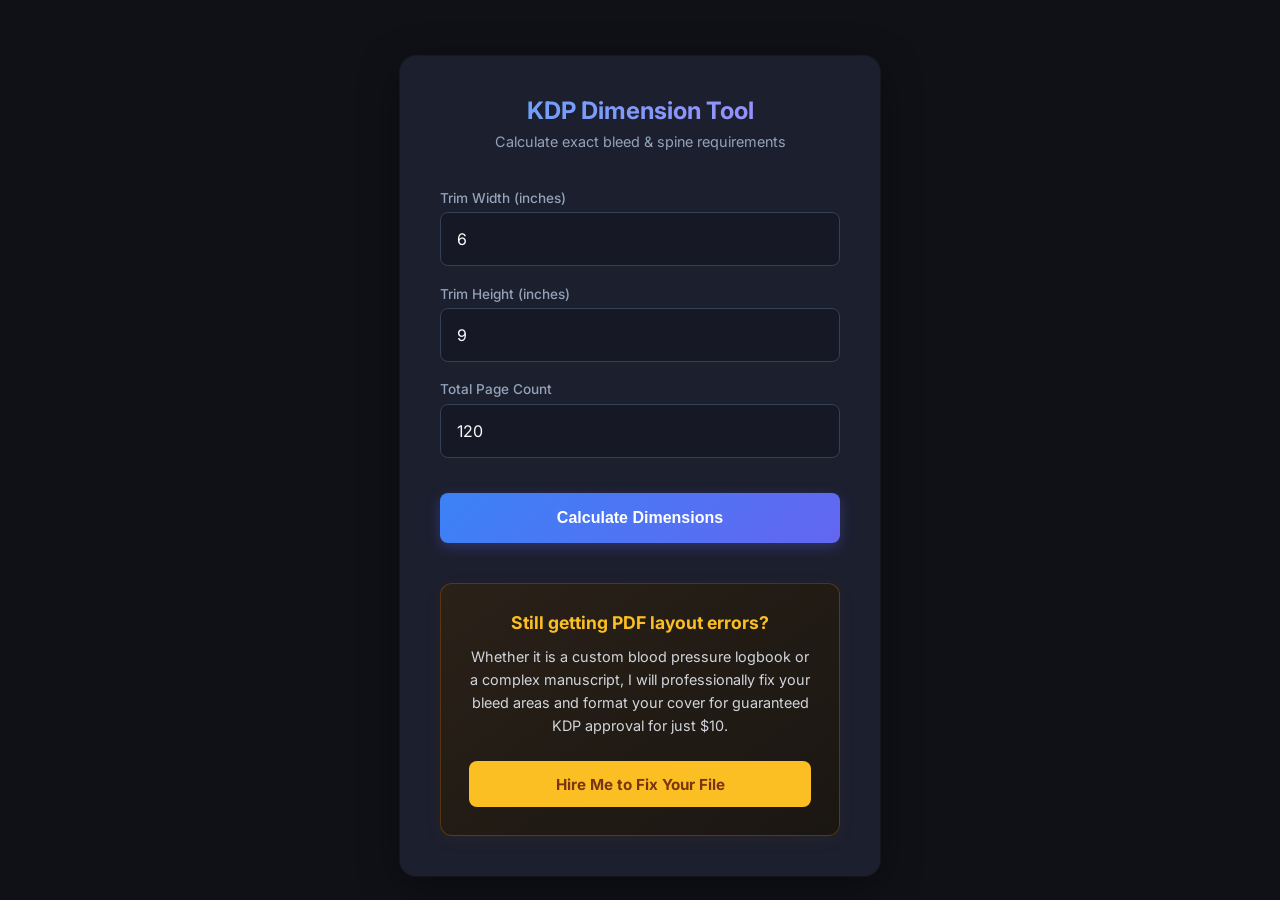
==== commit 436a5f3d: "Merge pull request #1 from Anilov69/copilot/edit-referenced-code Editing code references in index.ht" ====
--- a/index.html
+++ b/index.html
@@ -1,46 +1,246 @@
-<!doctype html>
+<!DOCTYPE html>
 <html lang="en">
 <head>
-<meta charset="utf-8">
-<meta name="viewport" content="width=device-width, initial-scale=1">
-<meta name="description" content="Free KDP paperback cover calculator for spine width, bleed, full-cover size, and print-ready pixel dimensions.">
-<meta name="theme-color" content="#0b1120">
-<meta property="og:title" content="BleedKDP Cover Calculator">
-<meta property="og:description" content="Calculate accurate paperback cover dimensions in seconds.">
-<title>BleedKDP | Paperback Cover Calculator</title>
-<style>
-:root{color-scheme:dark;--bg:#0b1120;--card:rgba(18,30,50,.84);--soft:rgba(255,255,255,.055);--text:#f7f9fc;--muted:#9eabc0;--line:rgba(157,181,216,.2);--blue:#70d6ff;--violet:#9d8cff;--gold:#ffd166;--red:#ff8e9e;--green:#8be6bf;--shadow:0 24px 70px rgba(0,0,0,.34)}
-*{box-sizing:border-box}html{scroll-behavior:smooth}body{min-height:100vh;margin:0;font:1rem/1.5 Inter,ui-sans-serif,system-ui,-apple-system,"Segoe UI",sans-serif;color:var(--text);background:radial-gradient(circle at 8% 0%,rgba(74,169,255,.2),transparent 34rem),radial-gradient(circle at 92% 10%,rgba(112,214,255,.11),transparent 30rem),var(--bg)}
-.shell{width:min(1120px,calc(100% - 2rem));margin:auto;padding:1.5rem 0 3rem}.top{display:flex;justify-content:space-between;align-items:center;margin-bottom:4rem}.brand{display:flex;align-items:center;gap:.7rem;color:var(--text);text-decoration:none;font-weight:800;letter-spacing:-.02em}.mark{display:grid;place-items:center;width:2.25rem;height:2.25rem;border-radius:.75rem;color:#06101e;background:linear-gradient(135deg,var(--blue),var(--violet));box-shadow:0 8px 24px rgba(112,214,255,.25)}.top small{color:var(--muted)}.hero{max-width:760px;margin-bottom:2.5rem}.eyebrow{margin:0 0 .8rem;color:var(--blue);font-size:.76rem;font-weight:800;letter-spacing:.16em;text-transform:uppercase}h1{max-width:700px;margin:0;font-size:clamp(2.4rem,6vw,4.7rem);line-height:1.02;letter-spacing:-.065em}.hero p:last-child{max-width:610px;margin:1.2rem 0 0;color:var(--muted);font-size:clamp(1rem,2vw,1.18rem)}.grid{display:grid;grid-template-columns:minmax(0,1.1fr) minmax(300px,.9fr);gap:1.25rem;align-items:start}.card{border:1px solid var(--line);border-radius:1.4rem;background:var(--card);box-shadow:var(--shadow);backdrop-filter:blur(18px)}.calc,.info{padding:clamp(1.25rem,4vw,2rem)}.heading{display:flex;justify-content:space-between;gap:1rem;margin-bottom:1.5rem}.heading h2,.info h2{margin:0;font-size:1.35rem;letter-spacing:-.03em}.hint{margin:.25rem 0 0;color:var(--muted);font-size:.78rem}.step{padding:.35rem .6rem;border:1px solid var(--line);border-radius:999px;color:var(--muted);font-size:.72rem;font-weight:700;white-space:nowrap}.form-grid{display:grid;grid-template-columns:1fr 1fr;gap:1rem}.field{display:grid;gap:.45rem}.full{grid-column:1/-1}label{color:#dce5f4;font-size:.86rem;font-weight:700}input,select{width:100%;min-height:3rem;padding:.75rem .85rem;border:1px solid var(--line);border-radius:.75rem;color:var(--text);background:rgba(4,11,23,.62);font:inherit;outline:0;transition:.16s}input:hover,select:hover{background:rgba(4,11,23,.82)}input:focus,select:focus,button:focus-visible,a:focus-visible{border-color:var(--blue);box-shadow:0 0 0 4px rgba(112,214,255,.16);outline:0}input[aria-invalid=true]{border-color:var(--red)}.error{min-height:1.1rem;margin:0;color:var(--red);font-size:.76rem}.primary,.secondary{min-height:3.1rem;border:0;border-radius:.8rem;font:inherit;font-weight:800;cursor:pointer;transition:transform .16s,filter .16s}.primary{width:100%;margin-top:.4rem;color:#06101e;background:linear-gradient(110deg,var(--blue),#a7e4ff);box-shadow:0 12px 30px rgba(74,169,255,.22)}.primary:hover,.secondary:hover{filter:brightness(1.08);transform:translateY(-1px)}.results{display:none;margin-top:1.5rem;padding-top:1.5rem;border-top:1px solid var(--line)}.results.show{display:block;animation:reveal .28s ease both}@keyframes reveal{from{opacity:0;transform:translateY(8px)}to{opacity:1;transform:none}}.banner{display:flex;gap:.75rem;padding:.9rem 1rem;border:1px solid rgba(139,230,191,.25);border-radius:.8rem;color:var(--green);background:rgba(139,230,191,.08);font-size:.84rem}.banner strong{display:block;color:var(--text)}.result-grid{display:grid;grid-template-columns:1fr 1fr;gap:.7rem;margin:1rem 0}.result{padding:1rem;border:1px solid var(--line);border-radius:.9rem;background:var(--soft)}.result label{display:block;color:var(--muted);font-size:.76rem;font-weight:400}.value{display:block;margin-top:.25rem;font-size:1.3rem;font-weight:800;letter-spacing:-.03em}.value small{color:var(--muted);font-size:.72rem;font-weight:500;letter-spacing:0}.actions{display:flex;gap:.7rem}.secondary{flex:1;padding:.7rem 1rem;color:var(--text);border:1px solid var(--line);background:var(--soft)}.status{min-height:1.2rem;margin:.75rem 0 0;color:var(--green);font-size:.78rem;text-align:center}.info h2{margin-bottom:1.2rem}.features{display:grid;gap:1rem;margin:0;padding:0;list-style:none}.features li{display:grid;grid-template-columns:2rem 1fr;gap:.75rem}.icon{display:grid;place-items:center;width:2rem;height:2rem;border-radius:.65rem;color:var(--blue);background:rgba(112,214,255,.1);font-weight:800}.features strong{display:block;font-size:.9rem}.features span{display:block;color:var(--muted);font-size:.82rem}.note{margin:1.5rem 0 0;padding:.9rem 1rem;border-left:2px solid var(--gold);color:var(--muted);background:rgba(255,209,102,.06);font-size:.78rem}.cta{display:flex;justify-content:space-between;align-items:center;gap:1.5rem;margin-top:1.25rem;padding:1.2rem 1.35rem;border:1px solid rgba(255,209,102,.24);border-radius:1.1rem;background:linear-gradient(110deg,rgba(255,209,102,.1),rgba(112,214,255,.06))}.cta p{margin:0;color:var(--muted);font-size:.84rem}.cta strong{display:block;color:var(--text);font-size:.95rem}.cta a{padding:.7rem 1rem;border:1px solid rgba(255,209,102,.55);border-radius:.7rem;color:var(--gold);font-size:.8rem;font-weight:800;text-decoration:none;white-space:nowrap}footer{margin-top:2rem;color:var(--muted);font-size:.76rem;text-align:center}@media(max-width:760px){.top{margin-bottom:3rem}.top small{display:none}.grid{grid-template-columns:1fr}}@media(max-width:480px){.shell{width:calc(100% - 1.2rem);padding-top:1rem}.form-grid,.result-grid{grid-template-columns:1fr}.full{grid-column:auto}.actions,.cta{flex-direction:column;align-items:stretch}.cta a{text-align:center}}
-</style>
+    <meta charset="UTF-8">
+    <meta name="viewport" content="width=device-width, initial-scale=1.0">
+    <meta name="description" content="Free Amazon KDP cover dimension and bleed calculator. Instantly get exact pixel and inch requirements for your self-published book covers to avoid Amazon rejection.">
+    <meta name="google-site-verification" content="HXg6Y53m2uAhf8PU9_d7s4_Q2oeQaEiFQSJh0SvhK9E" />
+    <title>Amazon KDP Cover Bleed & Dimension Calculator | Anilovbaker</title>
+    <link rel="preconnect" href="https://fonts.googleapis.com">
+    <link rel="preconnect" href="https://fonts.gstatic.com" crossorigin>
+    <link href="https://fonts.googleapis.com/css2?family=Inter:wght@400;500;600;700&display=swap" rel="stylesheet">
+    <style>
+        :root {
+            --bg-main: #0f1117;
+            --bg-card: #1c1f2e;
+            --text-main: #f8fafc;
+            --text-muted: #94a3b8;
+            --accent: #3b82f6;
+            --accent-glow: rgba(59, 130, 246, 0.5);
+            --border: #334155;
+        }
+        body {
+            font-family: 'Inter', sans-serif;
+            background-color: var(--bg-main);
+            color: var(--text-main);
+            margin: 0;
+            padding: 1.5rem;
+            display: flex;
+            flex-direction: column;
+            align-items: center;
+            min-height: 100vh;
+            box-sizing: border-box;
+        }
+        .container {
+            background-color: var(--bg-card);
+            padding: 2.5rem;
+            border-radius: 16px;
+            max-width: 480px;
+            width: 100%;
+            box-shadow: 0 10px 40px rgba(0,0,0,0.4), 0 0 0 1px rgba(255,255,255,0.05);
+            box-sizing: border-box;
+            margin-top: 2rem;
+        }
+        h1 {
+            font-size: 1.5rem;
+            font-weight: 700;
+            text-align: center;
+            margin: 0 0 0.5rem 0;
+            background: linear-gradient(135deg, #60a5fa, #a78bfa);
+            -webkit-background-clip: text;
+            -webkit-text-fill-color: transparent;
+        }
+        .subtitle {
+            text-align: center;
+            color: var(--text-muted);
+            font-size: 0.9rem;
+            margin-bottom: 2.5rem;
+        }
+        .input-group {
+            margin-bottom: 1.2rem;
+        }
+        label {
+            display: block;
+            font-size: 0.85rem;
+            font-weight: 500;
+            color: var(--text-muted);
+            margin-bottom: 0.4rem;
+        }
+        input {
+            width: 100%;
+            padding: 1rem;
+            border: 1px solid var(--border);
+            border-radius: 8px;
+            background-color: rgba(0,0,0,0.2);
+            color: var(--text-main);
+            font-size: 1rem;
+            font-family: 'Inter', sans-serif;
+            box-sizing: border-box;
+            transition: all 0.2s ease;
+            -webkit-appearance: none;
+        }
+        input:focus {
+            outline: none;
+            border-color: var(--accent);
+            box-shadow: 0 0 0 3px var(--accent-glow);
+        }
+        button {
+            width: 100%;
+            padding: 1rem;
+            margin-top: 1rem;
+            background: linear-gradient(135deg, var(--accent), #6366f1);
+            color: white;
+            border: none;
+            border-radius: 8px;
+            font-size: 1rem;
+            font-weight: 600;
+            cursor: pointer;
+            transition: transform 0.2s ease, box-shadow 0.2s ease;
+            box-shadow: 0 4px 14px rgba(99, 102, 241, 0.3);
+        }
+        button:hover {
+            transform: translateY(-2px);
+            box-shadow: 0 6px 20px rgba(99, 102, 241, 0.5);
+        }
+        #results {
+            display: none;
+            margin-top: 2rem;
+            padding: 1.5rem;
+            background: rgba(59, 130, 246, 0.05);
+            border: 1px solid rgba(59, 130, 246, 0.2);
+            border-radius: 12px;
+            animation: slideDown 0.3s ease-out;
+        }
+        @keyframes slideDown {
+            from { opacity: 0; transform: translateY(-10px); }
+            to { opacity: 1; transform: translateY(0); }
+        }
+        .result-item {
+            display: flex;
+            justify-content: space-between;
+            align-items: center;
+            padding: 0.75rem 0;
+            border-bottom: 1px solid rgba(255,255,255,0.05);
+        }
+        .result-item:last-child {
+            border-bottom: none;
+        }
+        .result-label {
+            color: var(--text-muted);
+            font-size: 0.9rem;
+        }
+        .result-value {
+            font-weight: 700;
+            font-size: 1.1rem;
+            color: #60a5fa;
+        }
+        
+        /* Premium Service Card */
+        .upsell-card {
+            margin-top: 2.5rem;
+            background: linear-gradient(145deg, #2a2118, #1a1612);
+            border: 1px solid rgba(217, 119, 6, 0.3);
+            border-radius: 12px;
+            padding: 1.75rem;
+            text-align: center;
+            box-shadow: 0 4px 20px rgba(217, 119, 6, 0.05);
+        }
+        .upsell-card h3 {
+            color: #fbbf24;
+            margin: 0 0 0.75rem 0;
+            font-size: 1.1rem;
+        }
+        .upsell-card p {
+            color: #d1d5db;
+            font-size: 0.9rem;
+            line-height: 1.6;
+            margin: 0 0 1.5rem 0;
+        }
+        .upsell-card a {
+            display: inline-block;
+            background-color: #fbbf24;
+            color: #78350f;
+            text-decoration: none;
+            padding: 0.85rem 1.75rem;
+            border-radius: 8px;
+            font-weight: 700;
+            font-size: 0.95rem;
+            transition: all 0.2s ease;
+            width: 100%;
+            box-sizing: border-box;
+        }
+        .upsell-card a:hover {
+            background-color: #f59e0b;
+            transform: translateY(-2px);
+        }
+    </style>
 </head>
 <body>
-<main class="shell">
-<header class="top"><a class="brand" href="./" aria-label="BleedKDP home"><span class="mark" aria-hidden="true">BK</span><span>BleedKDP</span></a><small>Built for independent publishers</small></header>
-<section class="hero"><p class="eyebrow">KDP cover toolkit</p><h1>Get your cover dimensions right the first time.</h1><p>Calculate paperback spine width, bleed, full-cover size, and print-ready pixels in seconds. No guesswork. No sign-up.</p></section>
-<section class="grid" aria-label="KDP cover calculator">
-<form class="card calc" id="form" novalidate>
-<div class="heading"><div><h2>Build your cover specs</h2><p class="hint">Use the trim size from your KDP setup.</p></div><span class="step">01 / 01</span></div>
-<div class="form-grid">
-<div class="field"><label for="width">Trim width (in)</label><input id="width" type="number" value="6" min=".1" max="100" step=".01" required><p class="error" id="width-error" role="alert"></p></div>
-<div class="field"><label for="height">Trim height (in)</label><input id="height" type="number" value="9" min=".1" max="100" step=".01" required><p class="error" id="height-error" role="alert"></p></div>
-<div class="field"><label for="pages">Page count</label><input id="pages" type="number" value="120" min="1" max="2000" step="1" required><p class="error" id="pages-error" role="alert"></p></div>
-<div class="field"><label for="dpi">Resolution (DPI)</label><input id="dpi" type="number" value="300" min="72" max="600" step="1" required><p class="error" id="dpi-error" role="alert"></p></div>
-<div class="field"><label for="paper">Interior paper</label><select id="paper"><option value="white">White paper</option><option value="cream">Cream paper</option><option value="color">Color paper</option></select><p class="error" aria-hidden="true"></p></div>
-<div class="field"><label for="binding">Binding</label><select id="binding"><option value="paperback">Paperback</option><option value="hardcover">Hardcover</option></select><p class="error" aria-hidden="true"></p></div>
-<div class="full"><button class="primary" type="submit">Calculate my cover size <span aria-hidden="true">&rarr;</span></button></div>
-</div>
-<div class="results" id="results" aria-live="polite" aria-atomic="true"><div class="banner"><span aria-hidden="true">&#10003;</span><div><strong>Your cover is ready to build.</strong><span id="assumption"></span></div></div><div class="result-grid"><div class="result"><label>Spine width</label><span class="value"><span id="spine"></span> <small>in</small></span></div><div class="result"><label>Full cover width</label><span class="value"><span id="total-width"></span> <small>in</small></span></div><div class="result"><label>Full cover height</label><span class="value"><span id="total-height"></span> <small>in</small></span></div><div class="result"><label>Pixel canvas</label><span class="value"><span id="pixels"></span> <small>px</small></span></div></div><div class="actions"><button class="secondary" id="copy" type="button">Copy dimensions</button><button class="secondary" id="download" type="button">Download summary</button></div><p class="status" id="status" role="status"></p></div>
-</form>
-<aside class="card info"><h2>A cleaner way to prep your cover</h2><ul class="features"><li><span class="icon">&#10003;</span><div><strong>Bleed included</strong><span>We add 0.125 in to the top, bottom, and outside edges.</span></div></li><li><span class="icon">&#10003;</span><div><strong>Paper-aware spine</strong><span>Choose your interior stock for a more useful estimate.</span></div></li><li><span class="icon">&#10003;</span><div><strong>Print-ready pixels</strong><span>Get a rounded canvas at your chosen DPI, usually 300.</span></div></li><li><span class="icon">&#10003;</span><div><strong>Easy to share</strong><span>Copy specs or download a text summary for your designer.</span></div></li></ul><p class="note"><strong>Good to know:</strong> Spine factors are estimates. Always compare your final PDF with the official KDP calculator or template before publishing.</p></aside>
-</section>
-<section class="cta"><p><strong>Want a second pair of eyes?</strong>Get help checking your cover layout before uploading it.</p><a href="https://github.com/Anilov69/Bleedkdp/issues/new" target="_blank" rel="noopener noreferrer">Request formatting help &rarr;</a></section><footer>Free to use. Made for authors, designers, and small publishers.</footer>
-</main>
-<script>
-(()=>{const form=document.getElementById('form'),results=document.getElementById('results'),status=document.getElementById('status');let summary='';const factors={white:['white paper',.002252],cream:['cream paper',.0025],color:['color paper',.002347]};
-function number(id,label,min,max,integer){const input=document.getElementById(id),error=document.getElementById(id+'-error'),value=Number(input.value);let message='';if(!Number.isFinite(value))message=label+' is required.';else if(value<min)message=label+' must be at least '+min+'.';else if(value>max)message=label+' must be no more than '+max+'.';else if(integer&&!Number.isInteger(value))message=label+' must be a whole number.';input.setAttribute('aria-invalid',message?'true':'false');error.textContent=message;return message?null:value}
-form.addEventListener('submit',event=>{event.preventDefault();status.textContent='';const w=number('width','Trim width',.1,100),h=number('height','Trim height',.1,100),p=number('pages','Page count',1,2000,true),d=number('dpi','Resolution',72,600,true);if([w,h,p,d].includes(null)){results.classList.remove('show');return}if(document.getElementById('binding').value==='hardcover'){results.classList.remove('show');status.style.color='var(--gold)';status.textContent='Hardcover sizing varies by KDP template. Select Paperback for a spine calculation.';return}const paper=factors[document.getElementById('paper').value],bleed=.125,spine=p*paper[1],tw=w*2+spine+bleed*2,th=h+bleed*2,pw=Math.round(tw*d),ph=Math.round(th*d);document.getElementById('spine').textContent=spine.toFixed(3);document.getElementById('total-width').textContent=tw.toFixed(3);document.getElementById('total-height').textContent=th.toFixed(3);document.getElementById('pixels').textContent=pw.toLocaleString()+' x '+ph.toLocaleString();document.getElementById('assumption').textContent=' Based on '+p+' pages of '+paper[0]+' at '+d+' DPI, with 0.125 in bleed.';summary=['BleedKDP cover dimensions','Trim size: '+w.toFixed(2)+' x '+h.toFixed(2)+' in','Pages: '+p+' ('+paper[0]+')','Spine: '+spine.toFixed(3)+' in','Full cover: '+tw.toFixed(3)+' x '+th.toFixed(3)+' in','Pixel canvas: '+pw+' x '+ph+' px at '+d+' DPI'].join('\n');status.style.color='var(--green)';results.classList.add('show')});
-document.getElementById('copy').addEventListener('click',async()=>{if(!summary)return;try{await navigator.clipboard.writeText(summary);status.textContent='Dimensions copied to your clipboard.'}catch(e){status.style.color='var(--gold)';status.textContent='Copy was blocked. Use Download summary instead.'}});document.getElementById('download').addEventListener('click',()=>{if(!summary)return;const url=URL.createObjectURL(new Blob([summary],{type:'text/plain'})),a=document.createElement('a');a.href=url;a.download='bleedkdp-cover-dimensions.txt';a.click();URL.revokeObjectURL(url);status.textContent='Summary downloaded.'})})();
-</script>
+
+    <div class="container">
+        <h1>KDP Dimension Tool</h1>
+        <div class="subtitle">Calculate exact bleed & spine requirements</div>
+        
+        <div class="input-group">
+            <label for="width">Trim Width (inches)</label>
+            <input type="number" id="width" value="6" step="0.1">
+        </div>
+
+        <div class="input-group">
+            <label for="height">Trim Height (inches)</label>
+            <input type="number" id="height" value="9" step="0.1">
+        </div>
+
+        <div class="input-group">
+            <label for="pages">Total Page Count</label>
+            <input type="number" id="pages" value="120">
+        </div>
+
+        <button onclick="calculateCover()">Calculate Dimensions</button>
+
+        <div id="results">
+            <div class="result-item">
+                <span class="result-label">Spine Width</span>
+                <span class="result-value"><span id="spine"></span>"</span>
+            </div>
+            <div class="result-item">
+                <span class="result-label">Full Cover Width</span>
+                <span class="result-value"><span id="totalWidth"></span>"</span>
+            </div>
+            <div class="result-item">
+                <span class="result-label">Full Cover Height</span>
+                <span class="result-value"><span id="totalHeight"></span>"</span>
+            </div>
+        </div>
+
+        <div class="upsell-card">
+            <h3>Still getting PDF layout errors?</h3>
+            <p>Whether it is a custom blood pressure logbook or a complex manuscript, I will professionally fix your bleed areas and format your cover for guaranteed KDP approval for just $10.</p>
+            <!-- Pre-filled email link -->
+            <a href="mailto:anilovbaker@gmail.com?subject=KDP%20Cover%20Formatting%20Help">Hire Me to Fix Your File</a>
+        </div>
+    </div>
+
+    <script>
+        function calculateCover() {
+            const width = parseFloat(document.getElementById('width').value);
+            const height = parseFloat(document.getElementById('height').value);
+            const pages = parseInt(document.getElementById('pages').value);
+            
+            if(!width || !height || !pages) return;
+
+            const spineWidth = pages * 0.002252;
+            const bleed = 0.125;
+            
+            const totalWidth = (width * 2) + spineWidth + (bleed * 2);
+            const totalHeight = height + (bleed * 2);
+
+            document.getElementById('spine').innerText = spineWidth.toFixed(3);
+            document.getElementById('totalWidth').innerText = totalWidth.toFixed(3);
+            document.getElementById('totalHeight').innerText = totalHeight.toFixed(3);
+            
+            document.getElementById('results').style.display = 'block';
+        }
+    </script>
 </body>
 </html>
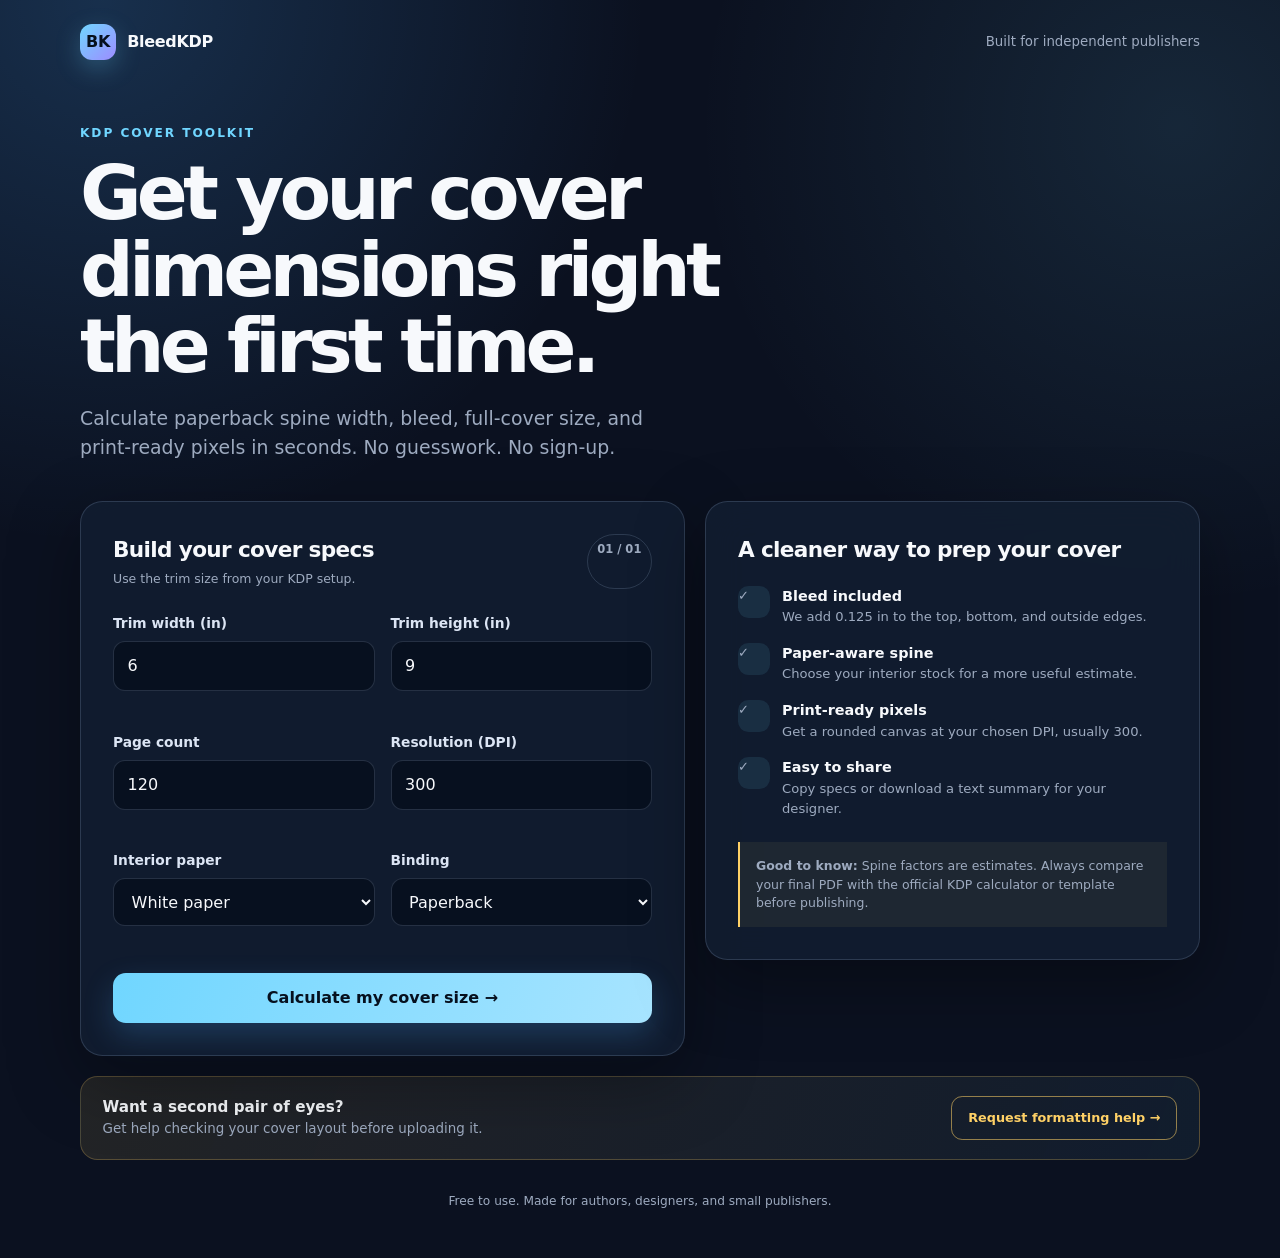
==== commit c8bc4319: "Merge remote-tracking branch 'origin/main' into upgrade-premium-calculator # Conflicts: #	index.html" ====
--- a/index.html
+++ b/index.html
@@ -1,246 +1,47 @@
-<!DOCTYPE html>
+<!doctype html>
 <html lang="en">
 <head>
-    <meta charset="UTF-8">
-    <meta name="viewport" content="width=device-width, initial-scale=1.0">
-    <meta name="description" content="Free Amazon KDP cover dimension and bleed calculator. Instantly get exact pixel and inch requirements for your self-published book covers to avoid Amazon rejection.">
-    <meta name="google-site-verification" content="HXg6Y53m2uAhf8PU9_d7s4_Q2oeQaEiFQSJh0SvhK9E" />
-    <title>Amazon KDP Cover Bleed & Dimension Calculator | Anilovbaker</title>
-    <link rel="preconnect" href="https://fonts.googleapis.com">
-    <link rel="preconnect" href="https://fonts.gstatic.com" crossorigin>
-    <link href="https://fonts.googleapis.com/css2?family=Inter:wght@400;500;600;700&display=swap" rel="stylesheet">
-    <style>
-        :root {
-            --bg-main: #0f1117;
-            --bg-card: #1c1f2e;
-            --text-main: #f8fafc;
-            --text-muted: #94a3b8;
-            --accent: #3b82f6;
-            --accent-glow: rgba(59, 130, 246, 0.5);
-            --border: #334155;
-        }
-        body {
-            font-family: 'Inter', sans-serif;
-            background-color: var(--bg-main);
-            color: var(--text-main);
-            margin: 0;
-            padding: 1.5rem;
-            display: flex;
-            flex-direction: column;
-            align-items: center;
-            min-height: 100vh;
-            box-sizing: border-box;
-        }
-        .container {
-            background-color: var(--bg-card);
-            padding: 2.5rem;
-            border-radius: 16px;
-            max-width: 480px;
-            width: 100%;
-            box-shadow: 0 10px 40px rgba(0,0,0,0.4), 0 0 0 1px rgba(255,255,255,0.05);
-            box-sizing: border-box;
-            margin-top: 2rem;
-        }
-        h1 {
-            font-size: 1.5rem;
-            font-weight: 700;
-            text-align: center;
-            margin: 0 0 0.5rem 0;
-            background: linear-gradient(135deg, #60a5fa, #a78bfa);
-            -webkit-background-clip: text;
-            -webkit-text-fill-color: transparent;
-        }
-        .subtitle {
-            text-align: center;
-            color: var(--text-muted);
-            font-size: 0.9rem;
-            margin-bottom: 2.5rem;
-        }
-        .input-group {
-            margin-bottom: 1.2rem;
-        }
-        label {
-            display: block;
-            font-size: 0.85rem;
-            font-weight: 500;
-            color: var(--text-muted);
-            margin-bottom: 0.4rem;
-        }
-        input {
-            width: 100%;
-            padding: 1rem;
-            border: 1px solid var(--border);
-            border-radius: 8px;
-            background-color: rgba(0,0,0,0.2);
-            color: var(--text-main);
-            font-size: 1rem;
-            font-family: 'Inter', sans-serif;
-            box-sizing: border-box;
-            transition: all 0.2s ease;
-            -webkit-appearance: none;
-        }
-        input:focus {
-            outline: none;
-            border-color: var(--accent);
-            box-shadow: 0 0 0 3px var(--accent-glow);
-        }
-        button {
-            width: 100%;
-            padding: 1rem;
-            margin-top: 1rem;
-            background: linear-gradient(135deg, var(--accent), #6366f1);
-            color: white;
-            border: none;
-            border-radius: 8px;
-            font-size: 1rem;
-            font-weight: 600;
-            cursor: pointer;
-            transition: transform 0.2s ease, box-shadow 0.2s ease;
-            box-shadow: 0 4px 14px rgba(99, 102, 241, 0.3);
-        }
-        button:hover {
-            transform: translateY(-2px);
-            box-shadow: 0 6px 20px rgba(99, 102, 241, 0.5);
-        }
-        #results {
-            display: none;
-            margin-top: 2rem;
-            padding: 1.5rem;
-            background: rgba(59, 130, 246, 0.05);
-            border: 1px solid rgba(59, 130, 246, 0.2);
-            border-radius: 12px;
-            animation: slideDown 0.3s ease-out;
-        }
-        @keyframes slideDown {
-            from { opacity: 0; transform: translateY(-10px); }
-            to { opacity: 1; transform: translateY(0); }
-        }
-        .result-item {
-            display: flex;
-            justify-content: space-between;
-            align-items: center;
-            padding: 0.75rem 0;
-            border-bottom: 1px solid rgba(255,255,255,0.05);
-        }
-        .result-item:last-child {
-            border-bottom: none;
-        }
-        .result-label {
-            color: var(--text-muted);
-            font-size: 0.9rem;
-        }
-        .result-value {
-            font-weight: 700;
-            font-size: 1.1rem;
-            color: #60a5fa;
-        }
-        
-        /* Premium Service Card */
-        .upsell-card {
-            margin-top: 2.5rem;
-            background: linear-gradient(145deg, #2a2118, #1a1612);
-            border: 1px solid rgba(217, 119, 6, 0.3);
-            border-radius: 12px;
-            padding: 1.75rem;
-            text-align: center;
-            box-shadow: 0 4px 20px rgba(217, 119, 6, 0.05);
-        }
-        .upsell-card h3 {
-            color: #fbbf24;
-            margin: 0 0 0.75rem 0;
-            font-size: 1.1rem;
-        }
-        .upsell-card p {
-            color: #d1d5db;
-            font-size: 0.9rem;
-            line-height: 1.6;
-            margin: 0 0 1.5rem 0;
-        }
-        .upsell-card a {
-            display: inline-block;
-            background-color: #fbbf24;
-            color: #78350f;
-            text-decoration: none;
-            padding: 0.85rem 1.75rem;
-            border-radius: 8px;
-            font-weight: 700;
-            font-size: 0.95rem;
-            transition: all 0.2s ease;
-            width: 100%;
-            box-sizing: border-box;
-        }
-        .upsell-card a:hover {
-            background-color: #f59e0b;
-            transform: translateY(-2px);
-        }
-    </style>
+<meta charset="utf-8">
+<meta name="viewport" content="width=device-width, initial-scale=1">
+<meta name="description" content="Free KDP paperback cover calculator for spine width, bleed, full-cover size, and print-ready pixel dimensions.">
+<meta name="theme-color" content="#0b1120">
+<meta name="google-site-verification" content="HXg6Y53m2uAhf8PU9_d7s4_Q2oeQaEiFQSJh0SvhK9E">
+<meta property="og:title" content="BleedKDP Cover Calculator">
+<meta property="og:description" content="Calculate accurate paperback cover dimensions in seconds.">
+<title>BleedKDP | Paperback Cover Calculator</title>
+<style>
+:root{color-scheme:dark;--bg:#0b1120;--card:rgba(18,30,50,.84);--soft:rgba(255,255,255,.055);--text:#f7f9fc;--muted:#9eabc0;--line:rgba(157,181,216,.2);--blue:#70d6ff;--violet:#9d8cff;--gold:#ffd166;--red:#ff8e9e;--green:#8be6bf;--shadow:0 24px 70px rgba(0,0,0,.34)}
+*{box-sizing:border-box}html{scroll-behavior:smooth}body{min-height:100vh;margin:0;font:1rem/1.5 Inter,ui-sans-serif,system-ui,-apple-system,"Segoe UI",sans-serif;color:var(--text);background:radial-gradient(circle at 8% 0%,rgba(74,169,255,.2),transparent 34rem),radial-gradient(circle at 92% 10%,rgba(112,214,255,.11),transparent 30rem),var(--bg)}
+.shell{width:min(1120px,calc(100% - 2rem));margin:auto;padding:1.5rem 0 3rem}.top{display:flex;justify-content:space-between;align-items:center;margin-bottom:4rem}.brand{display:flex;align-items:center;gap:.7rem;color:var(--text);text-decoration:none;font-weight:800;letter-spacing:-.02em}.mark{display:grid;place-items:center;width:2.25rem;height:2.25rem;border-radius:.75rem;color:#06101e;background:linear-gradient(135deg,var(--blue),var(--violet));box-shadow:0 8px 24px rgba(112,214,255,.25)}.top small{color:var(--muted)}.hero{max-width:760px;margin-bottom:2.5rem}.eyebrow{margin:0 0 .8rem;color:var(--blue);font-size:.76rem;font-weight:800;letter-spacing:.16em;text-transform:uppercase}h1{max-width:700px;margin:0;font-size:clamp(2.4rem,6vw,4.7rem);line-height:1.02;letter-spacing:-.065em}.hero p:last-child{max-width:610px;margin:1.2rem 0 0;color:var(--muted);font-size:clamp(1rem,2vw,1.18rem)}.grid{display:grid;grid-template-columns:minmax(0,1.1fr) minmax(300px,.9fr);gap:1.25rem;align-items:start}.card{border:1px solid var(--line);border-radius:1.4rem;background:var(--card);box-shadow:var(--shadow);backdrop-filter:blur(18px)}.calc,.info{padding:clamp(1.25rem,4vw,2rem)}.heading{display:flex;justify-content:space-between;gap:1rem;margin-bottom:1.5rem}.heading h2,.info h2{margin:0;font-size:1.35rem;letter-spacing:-.03em}.hint{margin:.25rem 0 0;color:var(--muted);font-size:.78rem}.step{padding:.35rem .6rem;border:1px solid var(--line);border-radius:999px;color:var(--muted);font-size:.72rem;font-weight:700;white-space:nowrap}.form-grid{display:grid;grid-template-columns:1fr 1fr;gap:1rem}.field{display:grid;gap:.45rem}.full{grid-column:1/-1}label{color:#dce5f4;font-size:.86rem;font-weight:700}input,select{width:100%;min-height:3rem;padding:.75rem .85rem;border:1px solid var(--line);border-radius:.75rem;color:var(--text);background:rgba(4,11,23,.62);font:inherit;outline:0;transition:.16s}input:hover,select:hover{background:rgba(4,11,23,.82)}input:focus,select:focus,button:focus-visible,a:focus-visible{border-color:var(--blue);box-shadow:0 0 0 4px rgba(112,214,255,.16);outline:0}input[aria-invalid=true]{border-color:var(--red)}.error{min-height:1.1rem;margin:0;color:var(--red);font-size:.76rem}.primary,.secondary{min-height:3.1rem;border:0;border-radius:.8rem;font:inherit;font-weight:800;cursor:pointer;transition:transform .16s,filter .16s}.primary{width:100%;margin-top:.4rem;color:#06101e;background:linear-gradient(110deg,var(--blue),#a7e4ff);box-shadow:0 12px 30px rgba(74,169,255,.22)}.primary:hover,.secondary:hover{filter:brightness(1.08);transform:translateY(-1px)}.results{display:none;margin-top:1.5rem;padding-top:1.5rem;border-top:1px solid var(--line)}.results.show{display:block;animation:reveal .28s ease both}@keyframes reveal{from{opacity:0;transform:translateY(8px)}to{opacity:1;transform:none}}.banner{display:flex;gap:.75rem;padding:.9rem 1rem;border:1px solid rgba(139,230,191,.25);border-radius:.8rem;color:var(--green);background:rgba(139,230,191,.08);font-size:.84rem}.banner strong{display:block;color:var(--text)}.result-grid{display:grid;grid-template-columns:1fr 1fr;gap:.7rem;margin:1rem 0}.result{padding:1rem;border:1px solid var(--line);border-radius:.9rem;background:var(--soft)}.result label{display:block;color:var(--muted);font-size:.76rem;font-weight:400}.value{display:block;margin-top:.25rem;font-size:1.3rem;font-weight:800;letter-spacing:-.03em}.value small{color:var(--muted);font-size:.72rem;font-weight:500;letter-spacing:0}.actions{display:flex;gap:.7rem}.secondary{flex:1;padding:.7rem 1rem;color:var(--text);border:1px solid var(--line);background:var(--soft)}.status{min-height:1.2rem;margin:.75rem 0 0;color:var(--green);font-size:.78rem;text-align:center}.info h2{margin-bottom:1.2rem}.features{display:grid;gap:1rem;margin:0;padding:0;list-style:none}.features li{display:grid;grid-template-columns:2rem 1fr;gap:.75rem}.icon{display:grid;place-items:center;width:2rem;height:2rem;border-radius:.65rem;color:var(--blue);background:rgba(112,214,255,.1);font-weight:800}.features strong{display:block;font-size:.9rem}.features span{display:block;color:var(--muted);font-size:.82rem}.note{margin:1.5rem 0 0;padding:.9rem 1rem;border-left:2px solid var(--gold);color:var(--muted);background:rgba(255,209,102,.06);font-size:.78rem}.cta{display:flex;justify-content:space-between;align-items:center;gap:1.5rem;margin-top:1.25rem;padding:1.2rem 1.35rem;border:1px solid rgba(255,209,102,.24);border-radius:1.1rem;background:linear-gradient(110deg,rgba(255,209,102,.1),rgba(112,214,255,.06))}.cta p{margin:0;color:var(--muted);font-size:.84rem}.cta strong{display:block;color:var(--text);font-size:.95rem}.cta a{padding:.7rem 1rem;border:1px solid rgba(255,209,102,.55);border-radius:.7rem;color:var(--gold);font-size:.8rem;font-weight:800;text-decoration:none;white-space:nowrap}footer{margin-top:2rem;color:var(--muted);font-size:.76rem;text-align:center}@media(max-width:760px){.top{margin-bottom:3rem}.top small{display:none}.grid{grid-template-columns:1fr}}@media(max-width:480px){.shell{width:calc(100% - 1.2rem);padding-top:1rem}.form-grid,.result-grid{grid-template-columns:1fr}.full{grid-column:auto}.actions,.cta{flex-direction:column;align-items:stretch}.cta a{text-align:center}}
+</style>
 </head>
 <body>
-
-    <div class="container">
-        <h1>KDP Dimension Tool</h1>
-        <div class="subtitle">Calculate exact bleed & spine requirements</div>
-        
-        <div class="input-group">
-            <label for="width">Trim Width (inches)</label>
-            <input type="number" id="width" value="6" step="0.1">
-        </div>
-
-        <div class="input-group">
-            <label for="height">Trim Height (inches)</label>
-            <input type="number" id="height" value="9" step="0.1">
-        </div>
-
-        <div class="input-group">
-            <label for="pages">Total Page Count</label>
-            <input type="number" id="pages" value="120">
-        </div>
-
-        <button onclick="calculateCover()">Calculate Dimensions</button>
-
-        <div id="results">
-            <div class="result-item">
-                <span class="result-label">Spine Width</span>
-                <span class="result-value"><span id="spine"></span>"</span>
-            </div>
-            <div class="result-item">
-                <span class="result-label">Full Cover Width</span>
-                <span class="result-value"><span id="totalWidth"></span>"</span>
-            </div>
-            <div class="result-item">
-                <span class="result-label">Full Cover Height</span>
-                <span class="result-value"><span id="totalHeight"></span>"</span>
-            </div>
-        </div>
-
-        <div class="upsell-card">
-            <h3>Still getting PDF layout errors?</h3>
-            <p>Whether it is a custom blood pressure logbook or a complex manuscript, I will professionally fix your bleed areas and format your cover for guaranteed KDP approval for just $10.</p>
-            <!-- Pre-filled email link -->
-            <a href="mailto:anilovbaker@gmail.com?subject=KDP%20Cover%20Formatting%20Help">Hire Me to Fix Your File</a>
-        </div>
-    </div>
-
-    <script>
-        function calculateCover() {
-            const width = parseFloat(document.getElementById('width').value);
-            const height = parseFloat(document.getElementById('height').value);
-            const pages = parseInt(document.getElementById('pages').value);
-            
-            if(!width || !height || !pages) return;
-
-            const spineWidth = pages * 0.002252;
-            const bleed = 0.125;
-            
-            const totalWidth = (width * 2) + spineWidth + (bleed * 2);
-            const totalHeight = height + (bleed * 2);
-
-            document.getElementById('spine').innerText = spineWidth.toFixed(3);
-            document.getElementById('totalWidth').innerText = totalWidth.toFixed(3);
-            document.getElementById('totalHeight').innerText = totalHeight.toFixed(3);
-            
-            document.getElementById('results').style.display = 'block';
-        }
-    </script>
+<main class="shell">
+<header class="top"><a class="brand" href="./" aria-label="BleedKDP home"><span class="mark" aria-hidden="true">BK</span><span>BleedKDP</span></a><small>Built for independent publishers</small></header>
+<section class="hero"><p class="eyebrow">KDP cover toolkit</p><h1>Get your cover dimensions right the first time.</h1><p>Calculate paperback spine width, bleed, full-cover size, and print-ready pixels in seconds. No guesswork. No sign-up.</p></section>
+<section class="grid" aria-label="KDP cover calculator">
+<form class="card calc" id="form" novalidate>
+<div class="heading"><div><h2>Build your cover specs</h2><p class="hint">Use the trim size from your KDP setup.</p></div><span class="step">01 / 01</span></div>
+<div class="form-grid">
+<div class="field"><label for="width">Trim width (in)</label><input id="width" type="number" value="6" min=".1" max="100" step=".01" required><p class="error" id="width-error" role="alert"></p></div>
+<div class="field"><label for="height">Trim height (in)</label><input id="height" type="number" value="9" min=".1" max="100" step=".01" required><p class="error" id="height-error" role="alert"></p></div>
+<div class="field"><label for="pages">Page count</label><input id="pages" type="number" value="120" min="1" max="2000" step="1" required><p class="error" id="pages-error" role="alert"></p></div>
+<div class="field"><label for="dpi">Resolution (DPI)</label><input id="dpi" type="number" value="300" min="72" max="600" step="1" required><p class="error" id="dpi-error" role="alert"></p></div>
+<div class="field"><label for="paper">Interior paper</label><select id="paper"><option value="white">White paper</option><option value="cream">Cream paper</option><option value="color">Color paper</option></select><p class="error" aria-hidden="true"></p></div>
+<div class="field"><label for="binding">Binding</label><select id="binding"><option value="paperback">Paperback</option><option value="hardcover">Hardcover</option></select><p class="error" aria-hidden="true"></p></div>
+<div class="full"><button class="primary" type="submit">Calculate my cover size <span aria-hidden="true">&rarr;</span></button></div>
+</div>
+<div class="results" id="results" aria-live="polite" aria-atomic="true"><div class="banner"><span aria-hidden="true">&#10003;</span><div><strong>Your cover is ready to build.</strong><span id="assumption"></span></div></div><div class="result-grid"><div class="result"><label>Spine width</label><span class="value"><span id="spine"></span> <small>in</small></span></div><div class="result"><label>Full cover width</label><span class="value"><span id="total-width"></span> <small>in</small></span></div><div class="result"><label>Full cover height</label><span class="value"><span id="total-height"></span> <small>in</small></span></div><div class="result"><label>Pixel canvas</label><span class="value"><span id="pixels"></span> <small>px</small></span></div></div><div class="actions"><button class="secondary" id="copy" type="button">Copy dimensions</button><button class="secondary" id="download" type="button">Download summary</button></div><p class="status" id="status" role="status"></p></div>
+</form>
+<aside class="card info"><h2>A cleaner way to prep your cover</h2><ul class="features"><li><span class="icon">&#10003;</span><div><strong>Bleed included</strong><span>We add 0.125 in to the top, bottom, and outside edges.</span></div></li><li><span class="icon">&#10003;</span><div><strong>Paper-aware spine</strong><span>Choose your interior stock for a more useful estimate.</span></div></li><li><span class="icon">&#10003;</span><div><strong>Print-ready pixels</strong><span>Get a rounded canvas at your chosen DPI, usually 300.</span></div></li><li><span class="icon">&#10003;</span><div><strong>Easy to share</strong><span>Copy specs or download a text summary for your designer.</span></div></li></ul><p class="note"><strong>Good to know:</strong> Spine factors are estimates. Always compare your final PDF with the official KDP calculator or template before publishing.</p></aside>
+</section>
+<section class="cta"><p><strong>Want a second pair of eyes?</strong>Get help checking your cover layout before uploading it.</p><a href="https://github.com/Anilov69/Bleedkdp/issues/new" target="_blank" rel="noopener noreferrer">Request formatting help &rarr;</a></section><footer>Free to use. Made for authors, designers, and small publishers.</footer>
+</main>
+<script>
+(()=>{const form=document.getElementById('form'),results=document.getElementById('results'),status=document.getElementById('status');let summary='';const factors={white:['white paper',.002252],cream:['cream paper',.0025],color:['color paper',.002347]};
+function number(id,label,min,max,integer){const input=document.getElementById(id),error=document.getElementById(id+'-error'),value=Number(input.value);let message='';if(!Number.isFinite(value))message=label+' is required.';else if(value<min)message=label+' must be at least '+min+'.';else if(value>max)message=label+' must be no more than '+max+'.';else if(integer&&!Number.isInteger(value))message=label+' must be a whole number.';input.setAttribute('aria-invalid',message?'true':'false');error.textContent=message;return message?null:value}
+form.addEventListener('submit',event=>{event.preventDefault();status.textContent='';const w=number('width','Trim width',.1,100),h=number('height','Trim height',.1,100),p=number('pages','Page count',1,2000,true),d=number('dpi','Resolution',72,600,true);if([w,h,p,d].includes(null)){results.classList.remove('show');return}if(document.getElementById('binding').value==='hardcover'){results.classList.remove('show');status.style.color='var(--gold)';status.textContent='Hardcover sizing varies by KDP template. Select Paperback for a spine calculation.';return}const paper=factors[document.getElementById('paper').value],bleed=.125,spine=p*paper[1],tw=w*2+spine+bleed*2,th=h+bleed*2,pw=Math.round(tw*d),ph=Math.round(th*d);document.getElementById('spine').textContent=spine.toFixed(3);document.getElementById('total-width').textContent=tw.toFixed(3);document.getElementById('total-height').textContent=th.toFixed(3);document.getElementById('pixels').textContent=pw.toLocaleString()+' x '+ph.toLocaleString();document.getElementById('assumption').textContent=' Based on '+p+' pages of '+paper[0]+' at '+d+' DPI, with 0.125 in bleed.';summary=['BleedKDP cover dimensions','Trim size: '+w.toFixed(2)+' x '+h.toFixed(2)+' in','Pages: '+p+' ('+paper[0]+')','Spine: '+spine.toFixed(3)+' in','Full cover: '+tw.toFixed(3)+' x '+th.toFixed(3)+' in','Pixel canvas: '+pw+' x '+ph+' px at '+d+' DPI'].join('\n');status.style.color='var(--green)';results.classList.add('show')});
+document.getElementById('copy').addEventListener('click',async()=>{if(!summary)return;try{await navigator.clipboard.writeText(summary);status.textContent='Dimensions copied to your clipboard.'}catch(e){status.style.color='var(--gold)';status.textContent='Copy was blocked. Use Download summary instead.'}});document.getElementById('download').addEventListener('click',()=>{if(!summary)return;const url=URL.createObjectURL(new Blob([summary],{type:'text/plain'})),a=document.createElement('a');a.href=url;a.download='bleedkdp-cover-dimensions.txt';a.click();URL.revokeObjectURL(url);status.textContent='Summary downloaded.'})})();
+</script>
 </body>
 </html>
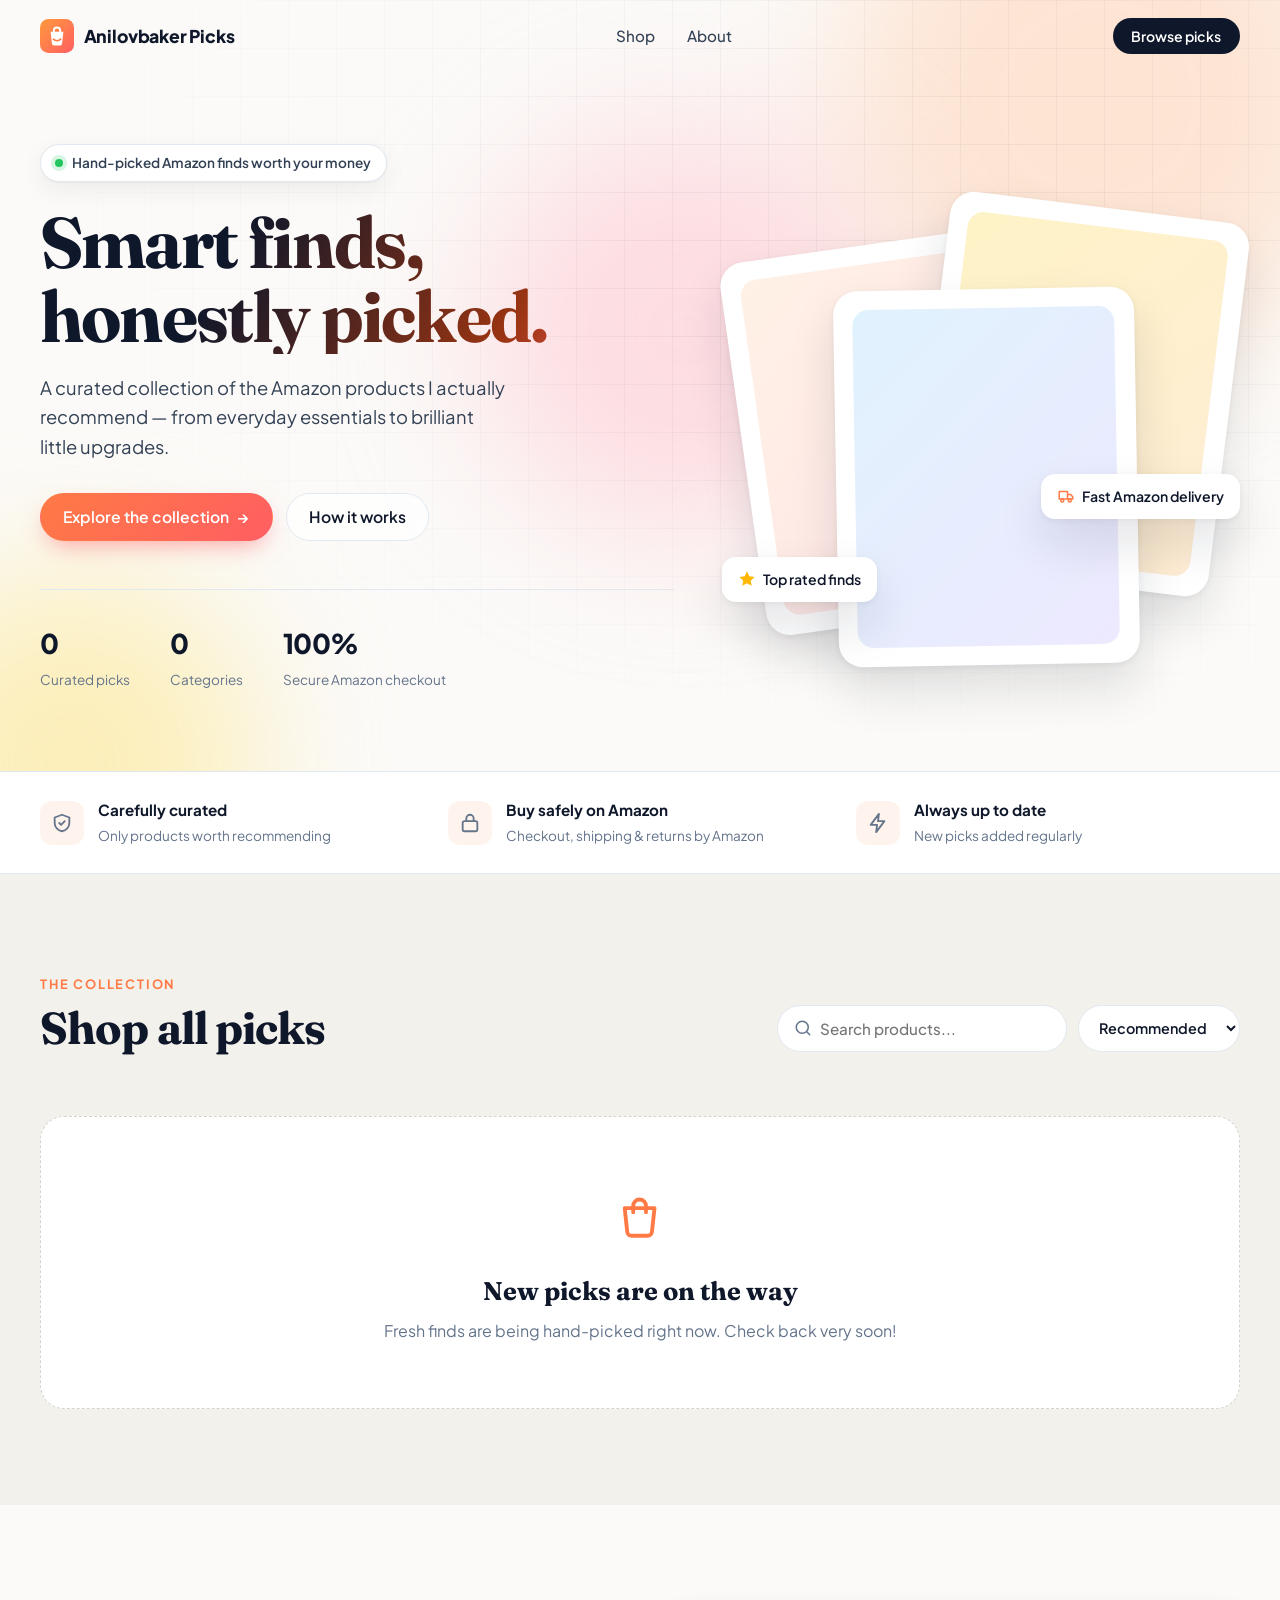
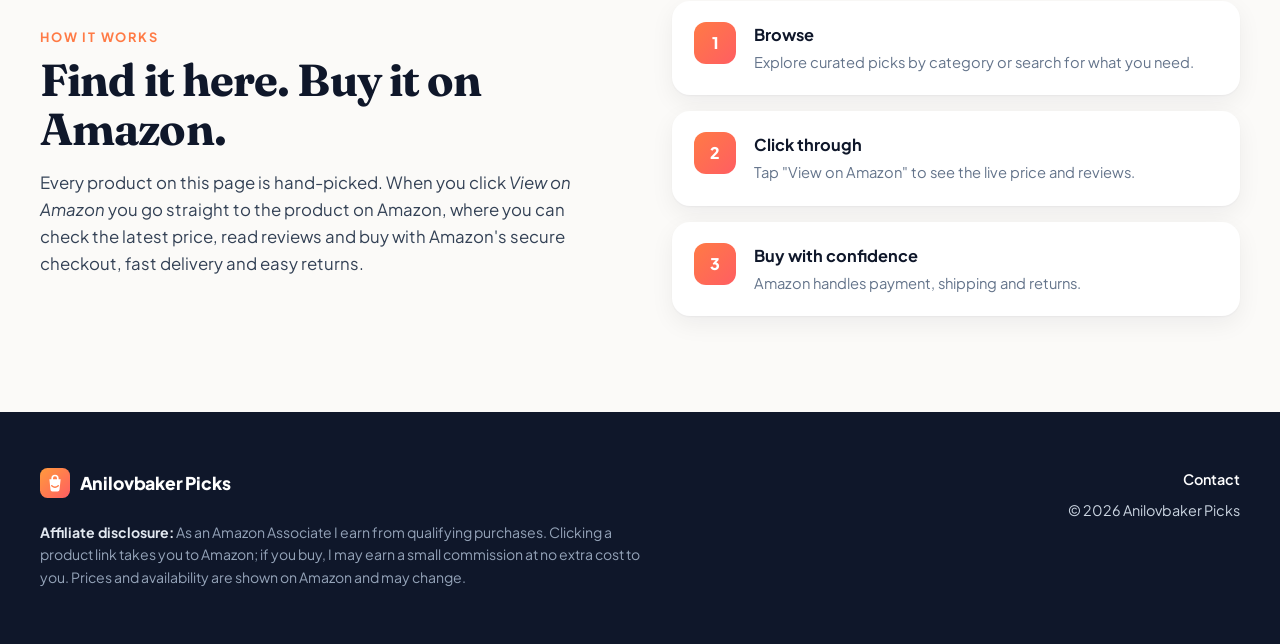
==== commit 8ea674c5: "Turn site into Amazon affiliate storefront with admin dashboard Co-Authored-By: Devin AI <158243242+" ====
--- a/index.html
+++ b/index.html
@@ -1,47 +1,150 @@
-<!doctype html>
+<!DOCTYPE html>
 <html lang="en">
 <head>
-<meta charset="utf-8">
-<meta name="viewport" content="width=device-width, initial-scale=1">
-<meta name="description" content="Free KDP paperback cover calculator for spine width, bleed, full-cover size, and print-ready pixel dimensions.">
-<meta name="theme-color" content="#0b1120">
-<meta name="google-site-verification" content="HXg6Y53m2uAhf8PU9_d7s4_Q2oeQaEiFQSJh0SvhK9E">
-<meta property="og:title" content="BleedKDP Cover Calculator">
-<meta property="og:description" content="Calculate accurate paperback cover dimensions in seconds.">
-<title>BleedKDP | Paperback Cover Calculator</title>
-<style>
-:root{color-scheme:dark;--bg:#0b1120;--card:rgba(18,30,50,.84);--soft:rgba(255,255,255,.055);--text:#f7f9fc;--muted:#9eabc0;--line:rgba(157,181,216,.2);--blue:#70d6ff;--violet:#9d8cff;--gold:#ffd166;--red:#ff8e9e;--green:#8be6bf;--shadow:0 24px 70px rgba(0,0,0,.34)}
-*{box-sizing:border-box}html{scroll-behavior:smooth}body{min-height:100vh;margin:0;font:1rem/1.5 Inter,ui-sans-serif,system-ui,-apple-system,"Segoe UI",sans-serif;color:var(--text);background:radial-gradient(circle at 8% 0%,rgba(74,169,255,.2),transparent 34rem),radial-gradient(circle at 92% 10%,rgba(112,214,255,.11),transparent 30rem),var(--bg)}
-.shell{width:min(1120px,calc(100% - 2rem));margin:auto;padding:1.5rem 0 3rem}.top{display:flex;justify-content:space-between;align-items:center;margin-bottom:4rem}.brand{display:flex;align-items:center;gap:.7rem;color:var(--text);text-decoration:none;font-weight:800;letter-spacing:-.02em}.mark{display:grid;place-items:center;width:2.25rem;height:2.25rem;border-radius:.75rem;color:#06101e;background:linear-gradient(135deg,var(--blue),var(--violet));box-shadow:0 8px 24px rgba(112,214,255,.25)}.top small{color:var(--muted)}.hero{max-width:760px;margin-bottom:2.5rem}.eyebrow{margin:0 0 .8rem;color:var(--blue);font-size:.76rem;font-weight:800;letter-spacing:.16em;text-transform:uppercase}h1{max-width:700px;margin:0;font-size:clamp(2.4rem,6vw,4.7rem);line-height:1.02;letter-spacing:-.065em}.hero p:last-child{max-width:610px;margin:1.2rem 0 0;color:var(--muted);font-size:clamp(1rem,2vw,1.18rem)}.grid{display:grid;grid-template-columns:minmax(0,1.1fr) minmax(300px,.9fr);gap:1.25rem;align-items:start}.card{border:1px solid var(--line);border-radius:1.4rem;background:var(--card);box-shadow:var(--shadow);backdrop-filter:blur(18px)}.calc,.info{padding:clamp(1.25rem,4vw,2rem)}.heading{display:flex;justify-content:space-between;gap:1rem;margin-bottom:1.5rem}.heading h2,.info h2{margin:0;font-size:1.35rem;letter-spacing:-.03em}.hint{margin:.25rem 0 0;color:var(--muted);font-size:.78rem}.step{padding:.35rem .6rem;border:1px solid var(--line);border-radius:999px;color:var(--muted);font-size:.72rem;font-weight:700;white-space:nowrap}.form-grid{display:grid;grid-template-columns:1fr 1fr;gap:1rem}.field{display:grid;gap:.45rem}.full{grid-column:1/-1}label{color:#dce5f4;font-size:.86rem;font-weight:700}input,select{width:100%;min-height:3rem;padding:.75rem .85rem;border:1px solid var(--line);border-radius:.75rem;color:var(--text);background:rgba(4,11,23,.62);font:inherit;outline:0;transition:.16s}input:hover,select:hover{background:rgba(4,11,23,.82)}input:focus,select:focus,button:focus-visible,a:focus-visible{border-color:var(--blue);box-shadow:0 0 0 4px rgba(112,214,255,.16);outline:0}input[aria-invalid=true]{border-color:var(--red)}.error{min-height:1.1rem;margin:0;color:var(--red);font-size:.76rem}.primary,.secondary{min-height:3.1rem;border:0;border-radius:.8rem;font:inherit;font-weight:800;cursor:pointer;transition:transform .16s,filter .16s}.primary{width:100%;margin-top:.4rem;color:#06101e;background:linear-gradient(110deg,var(--blue),#a7e4ff);box-shadow:0 12px 30px rgba(74,169,255,.22)}.primary:hover,.secondary:hover{filter:brightness(1.08);transform:translateY(-1px)}.results{display:none;margin-top:1.5rem;padding-top:1.5rem;border-top:1px solid var(--line)}.results.show{display:block;animation:reveal .28s ease both}@keyframes reveal{from{opacity:0;transform:translateY(8px)}to{opacity:1;transform:none}}.banner{display:flex;gap:.75rem;padding:.9rem 1rem;border:1px solid rgba(139,230,191,.25);border-radius:.8rem;color:var(--green);background:rgba(139,230,191,.08);font-size:.84rem}.banner strong{display:block;color:var(--text)}.result-grid{display:grid;grid-template-columns:1fr 1fr;gap:.7rem;margin:1rem 0}.result{padding:1rem;border:1px solid var(--line);border-radius:.9rem;background:var(--soft)}.result label{display:block;color:var(--muted);font-size:.76rem;font-weight:400}.value{display:block;margin-top:.25rem;font-size:1.3rem;font-weight:800;letter-spacing:-.03em}.value small{color:var(--muted);font-size:.72rem;font-weight:500;letter-spacing:0}.actions{display:flex;gap:.7rem}.secondary{flex:1;padding:.7rem 1rem;color:var(--text);border:1px solid var(--line);background:var(--soft)}.status{min-height:1.2rem;margin:.75rem 0 0;color:var(--green);font-size:.78rem;text-align:center}.info h2{margin-bottom:1.2rem}.features{display:grid;gap:1rem;margin:0;padding:0;list-style:none}.features li{display:grid;grid-template-columns:2rem 1fr;gap:.75rem}.icon{display:grid;place-items:center;width:2rem;height:2rem;border-radius:.65rem;color:var(--blue);background:rgba(112,214,255,.1);font-weight:800}.features strong{display:block;font-size:.9rem}.features span{display:block;color:var(--muted);font-size:.82rem}.note{margin:1.5rem 0 0;padding:.9rem 1rem;border-left:2px solid var(--gold);color:var(--muted);background:rgba(255,209,102,.06);font-size:.78rem}.cta{display:flex;justify-content:space-between;align-items:center;gap:1.5rem;margin-top:1.25rem;padding:1.2rem 1.35rem;border:1px solid rgba(255,209,102,.24);border-radius:1.1rem;background:linear-gradient(110deg,rgba(255,209,102,.1),rgba(112,214,255,.06))}.cta p{margin:0;color:var(--muted);font-size:.84rem}.cta strong{display:block;color:var(--text);font-size:.95rem}.cta a{padding:.7rem 1rem;border:1px solid rgba(255,209,102,.55);border-radius:.7rem;color:var(--gold);font-size:.8rem;font-weight:800;text-decoration:none;white-space:nowrap}footer{margin-top:2rem;color:var(--muted);font-size:.76rem;text-align:center}@media(max-width:760px){.top{margin-bottom:3rem}.top small{display:none}.grid{grid-template-columns:1fr}}@media(max-width:480px){.shell{width:calc(100% - 1.2rem);padding-top:1rem}.form-grid,.result-grid{grid-template-columns:1fr}.full{grid-column:auto}.actions,.cta{flex-direction:column;align-items:stretch}.cta a{text-align:center}}
-</style>
+  <meta charset="UTF-8">
+  <meta name="viewport" content="width=device-width, initial-scale=1.0">
+  <title>Anilovbaker Picks | Hand-picked Amazon Finds</title>
+  <meta name="description" content="A curated collection of hand-picked Amazon products — everyday essentials, smart upgrades and gift ideas, all in one place.">
+  <meta name="google-site-verification" content="HXg6Y53m2uAhf8PU9_d7s4_Q2oeQaEiFQSJh0SvhK9E" />
+  <meta property="og:title" content="Anilovbaker Picks | Hand-picked Amazon Finds">
+  <meta property="og:description" content="A curated collection of hand-picked Amazon products worth your money.">
+  <meta property="og:type" content="website">
+  <meta property="og:url" content="https://anilovbaker.tech/">
+  <meta name="theme-color" content="#0f172a">
+  <link rel="icon" href="favicon.svg" type="image/svg+xml">
+  <link rel="preconnect" href="https://fonts.googleapis.com">
+  <link rel="preconnect" href="https://fonts.gstatic.com" crossorigin>
+  <link href="https://fonts.googleapis.com/css2?family=Plus+Jakarta+Sans:wght@400;500;600;700;800&family=Fraunces:opsz,wght@9..144,600;9..144,700&display=swap" rel="stylesheet">
+  <link rel="stylesheet" href="assets/css/styles.css">
 </head>
 <body>
-<main class="shell">
-<header class="top"><a class="brand" href="./" aria-label="BleedKDP home"><span class="mark" aria-hidden="true">BK</span><span>BleedKDP</span></a><small>Built for independent publishers</small></header>
-<section class="hero"><p class="eyebrow">KDP cover toolkit</p><h1>Get your cover dimensions right the first time.</h1><p>Calculate paperback spine width, bleed, full-cover size, and print-ready pixels in seconds. No guesswork. No sign-up.</p></section>
-<section class="grid" aria-label="KDP cover calculator">
-<form class="card calc" id="form" novalidate>
-<div class="heading"><div><h2>Build your cover specs</h2><p class="hint">Use the trim size from your KDP setup.</p></div><span class="step">01 / 01</span></div>
-<div class="form-grid">
-<div class="field"><label for="width">Trim width (in)</label><input id="width" type="number" value="6" min=".1" max="100" step=".01" required><p class="error" id="width-error" role="alert"></p></div>
-<div class="field"><label for="height">Trim height (in)</label><input id="height" type="number" value="9" min=".1" max="100" step=".01" required><p class="error" id="height-error" role="alert"></p></div>
-<div class="field"><label for="pages">Page count</label><input id="pages" type="number" value="120" min="1" max="2000" step="1" required><p class="error" id="pages-error" role="alert"></p></div>
-<div class="field"><label for="dpi">Resolution (DPI)</label><input id="dpi" type="number" value="300" min="72" max="600" step="1" required><p class="error" id="dpi-error" role="alert"></p></div>
-<div class="field"><label for="paper">Interior paper</label><select id="paper"><option value="white">White paper</option><option value="cream">Cream paper</option><option value="color">Color paper</option></select><p class="error" aria-hidden="true"></p></div>
-<div class="field"><label for="binding">Binding</label><select id="binding"><option value="paperback">Paperback</option><option value="hardcover">Hardcover</option></select><p class="error" aria-hidden="true"></p></div>
-<div class="full"><button class="primary" type="submit">Calculate my cover size <span aria-hidden="true">&rarr;</span></button></div>
-</div>
-<div class="results" id="results" aria-live="polite" aria-atomic="true"><div class="banner"><span aria-hidden="true">&#10003;</span><div><strong>Your cover is ready to build.</strong><span id="assumption"></span></div></div><div class="result-grid"><div class="result"><label>Spine width</label><span class="value"><span id="spine"></span> <small>in</small></span></div><div class="result"><label>Full cover width</label><span class="value"><span id="total-width"></span> <small>in</small></span></div><div class="result"><label>Full cover height</label><span class="value"><span id="total-height"></span> <small>in</small></span></div><div class="result"><label>Pixel canvas</label><span class="value"><span id="pixels"></span> <small>px</small></span></div></div><div class="actions"><button class="secondary" id="copy" type="button">Copy dimensions</button><button class="secondary" id="download" type="button">Download summary</button></div><p class="status" id="status" role="status"></p></div>
-</form>
-<aside class="card info"><h2>A cleaner way to prep your cover</h2><ul class="features"><li><span class="icon">&#10003;</span><div><strong>Bleed included</strong><span>We add 0.125 in to the top, bottom, and outside edges.</span></div></li><li><span class="icon">&#10003;</span><div><strong>Paper-aware spine</strong><span>Choose your interior stock for a more useful estimate.</span></div></li><li><span class="icon">&#10003;</span><div><strong>Print-ready pixels</strong><span>Get a rounded canvas at your chosen DPI, usually 300.</span></div></li><li><span class="icon">&#10003;</span><div><strong>Easy to share</strong><span>Copy specs or download a text summary for your designer.</span></div></li></ul><p class="note"><strong>Good to know:</strong> Spine factors are estimates. Always compare your final PDF with the official KDP calculator or template before publishing.</p></aside>
-</section>
-<section class="cta"><p><strong>Want a second pair of eyes?</strong>Get help checking your cover layout before uploading it.</p><a href="https://github.com/Anilov69/Bleedkdp/issues/new" target="_blank" rel="noopener noreferrer">Request formatting help &rarr;</a></section><footer>Free to use. Made for authors, designers, and small publishers.</footer>
-</main>
-<script>
-(()=>{const form=document.getElementById('form'),results=document.getElementById('results'),status=document.getElementById('status');let summary='';const factors={white:['white paper',.002252],cream:['cream paper',.0025],color:['color paper',.002347]};
-function number(id,label,min,max,integer){const input=document.getElementById(id),error=document.getElementById(id+'-error'),value=Number(input.value);let message='';if(!Number.isFinite(value))message=label+' is required.';else if(value<min)message=label+' must be at least '+min+'.';else if(value>max)message=label+' must be no more than '+max+'.';else if(integer&&!Number.isInteger(value))message=label+' must be a whole number.';input.setAttribute('aria-invalid',message?'true':'false');error.textContent=message;return message?null:value}
-form.addEventListener('submit',event=>{event.preventDefault();status.textContent='';const w=number('width','Trim width',.1,100),h=number('height','Trim height',.1,100),p=number('pages','Page count',1,2000,true),d=number('dpi','Resolution',72,600,true);if([w,h,p,d].includes(null)){results.classList.remove('show');return}if(document.getElementById('binding').value==='hardcover'){results.classList.remove('show');status.style.color='var(--gold)';status.textContent='Hardcover sizing varies by KDP template. Select Paperback for a spine calculation.';return}const paper=factors[document.getElementById('paper').value],bleed=.125,spine=p*paper[1],tw=w*2+spine+bleed*2,th=h+bleed*2,pw=Math.round(tw*d),ph=Math.round(th*d);document.getElementById('spine').textContent=spine.toFixed(3);document.getElementById('total-width').textContent=tw.toFixed(3);document.getElementById('total-height').textContent=th.toFixed(3);document.getElementById('pixels').textContent=pw.toLocaleString()+' x '+ph.toLocaleString();document.getElementById('assumption').textContent=' Based on '+p+' pages of '+paper[0]+' at '+d+' DPI, with 0.125 in bleed.';summary=['BleedKDP cover dimensions','Trim size: '+w.toFixed(2)+' x '+h.toFixed(2)+' in','Pages: '+p+' ('+paper[0]+')','Spine: '+spine.toFixed(3)+' in','Full cover: '+tw.toFixed(3)+' x '+th.toFixed(3)+' in','Pixel canvas: '+pw+' x '+ph+' px at '+d+' DPI'].join('\n');status.style.color='var(--green)';results.classList.add('show')});
-document.getElementById('copy').addEventListener('click',async()=>{if(!summary)return;try{await navigator.clipboard.writeText(summary);status.textContent='Dimensions copied to your clipboard.'}catch(e){status.style.color='var(--gold)';status.textContent='Copy was blocked. Use Download summary instead.'}});document.getElementById('download').addEventListener('click',()=>{if(!summary)return;const url=URL.createObjectURL(new Blob([summary],{type:'text/plain'})),a=document.createElement('a');a.href=url;a.download='bleedkdp-cover-dimensions.txt';a.click();URL.revokeObjectURL(url);status.textContent='Summary downloaded.'})})();
-</script>
+  <header class="nav" id="nav">
+    <div class="wrap nav-inner">
+      <a href="#top" class="brand">
+        <img src="favicon.svg" alt="" width="34" height="34">
+        <span data-setting="storeName">Anilovbaker Picks</span>
+      </a>
+      <nav class="nav-links">
+        <a href="#featured" id="nav-featured" hidden>Featured</a>
+        <a href="#shop">Shop</a>
+        <a href="#about">About</a>
+      </nav>
+      <a href="#shop" class="btn btn-small btn-dark">Browse picks</a>
+    </div>
+  </header>
+
+  <main id="top">
+    <section class="hero">
+      <div class="hero-bg" aria-hidden="true">
+        <span class="blob b1"></span><span class="blob b2"></span><span class="blob b3"></span>
+        <div class="grid-overlay"></div>
+      </div>
+      <div class="wrap hero-inner">
+        <div class="hero-copy reveal">
+          <span class="eyebrow"><span class="dot"></span><span data-setting="tagline">Hand-picked Amazon finds worth your money</span></span>
+          <h1 data-setting="heroTitle">Smart finds, honestly picked.</h1>
+          <p class="lead" data-setting="heroSubtitle">A curated collection of the Amazon products I actually recommend.</p>
+          <div class="hero-actions">
+            <a href="#shop" class="btn btn-primary">Explore the collection <span aria-hidden="true">&rarr;</span></a>
+            <a href="#about" class="btn btn-ghost">How it works</a>
+          </div>
+          <div class="hero-stats">
+            <div><strong id="stat-products">0</strong><span>Curated picks</span></div>
+            <div><strong id="stat-categories">0</strong><span>Categories</span></div>
+            <div><strong>100%</strong><span>Secure Amazon checkout</span></div>
+          </div>
+        </div>
+        <div class="hero-visual reveal" aria-hidden="true">
+          <div class="stack" id="hero-stack">
+            <div class="stack-card s1"><div class="ph"></div></div>
+            <div class="stack-card s2"><div class="ph"></div></div>
+            <div class="stack-card s3"><div class="ph"></div></div>
+          </div>
+          <div class="float-pill fp1"><svg viewBox="0 0 24 24" width="18" height="18" fill="#ffb703" aria-hidden="true"><path d="m12 2 3.1 6.3 6.9 1-5 4.9 1.2 6.8L12 17.8 5.8 21l1.2-6.8-5-4.9 6.9-1z"/></svg> Top rated finds</div>
+          <div class="float-pill fp2"><svg viewBox="0 0 24 24" width="18" height="18" fill="none" stroke="#ff7a45" stroke-width="2" stroke-linecap="round" stroke-linejoin="round" aria-hidden="true"><path d="M3 6h11v10H3zM14 10h4l3 3v3h-7"/><circle cx="7" cy="18" r="2"/><circle cx="17" cy="18" r="2"/></svg> Fast Amazon delivery</div>
+        </div>
+      </div>
+    </section>
+
+    <section class="trust">
+      <div class="wrap trust-inner">
+        <div class="trust-item"><span class="ti-icon"><svg viewBox="0 0 24 24" width="22" height="22" fill="none" stroke="currentColor" stroke-width="2" stroke-linecap="round" stroke-linejoin="round" aria-hidden="true"><path d="M12 3 4 6v6c0 4.5 3.4 8.2 8 9 4.6-.8 8-4.5 8-9V6l-8-3Z"/><path d="m9 12 2 2 4-4"/></svg></span><div><strong>Carefully curated</strong><span>Only products worth recommending</span></div></div>
+        <div class="trust-item"><span class="ti-icon"><svg viewBox="0 0 24 24" width="22" height="22" fill="none" stroke="currentColor" stroke-width="2" stroke-linecap="round" stroke-linejoin="round" aria-hidden="true"><rect x="4" y="10" width="16" height="11" rx="2"/><path d="M8 10V7a4 4 0 0 1 8 0v3"/></svg></span><div><strong>Buy safely on Amazon</strong><span>Checkout, shipping &amp; returns by Amazon</span></div></div>
+        <div class="trust-item"><span class="ti-icon"><svg viewBox="0 0 24 24" width="22" height="22" fill="none" stroke="currentColor" stroke-width="2" stroke-linecap="round" stroke-linejoin="round" aria-hidden="true"><path d="M13 2 4 14h7l-1 8 9-12h-7l1-8Z"/></svg></span><div><strong>Always up to date</strong><span>New picks added regularly</span></div></div>
+      </div>
+    </section>
+
+    <section class="section" id="featured" hidden>
+      <div class="wrap">
+        <div class="section-head reveal">
+          <div>
+            <span class="kicker">Editor's choice</span>
+            <h2>Featured picks</h2>
+          </div>
+        </div>
+        <div class="featured-grid" id="featured-grid"></div>
+      </div>
+    </section>
+
+    <section class="section section-alt" id="shop">
+      <div class="wrap">
+        <div class="section-head reveal">
+          <div>
+            <span class="kicker">The collection</span>
+            <h2>Shop all picks</h2>
+          </div>
+          <div class="tools">
+            <label class="search">
+              <svg viewBox="0 0 24 24" width="18" height="18" aria-hidden="true"><path fill="none" stroke="currentColor" stroke-width="2" stroke-linecap="round" d="M11 19a8 8 0 1 1 0-16 8 8 0 0 1 0 16Zm10 2-4.35-4.35"/></svg>
+              <input type="search" id="search" placeholder="Search products..." aria-label="Search products">
+            </label>
+            <select id="sort" aria-label="Sort products">
+              <option value="default">Recommended</option>
+              <option value="newest">Newest first</option>
+              <option value="az">Name A–Z</option>
+            </select>
+          </div>
+        </div>
+        <div class="chips" id="chips" role="tablist" aria-label="Filter by category"></div>
+        <div class="grid" id="grid" aria-live="polite"></div>
+        <div class="empty" id="empty" hidden>
+          <div class="empty-icon"><svg viewBox="0 0 24 24" width="1em" height="1em" fill="none" stroke="currentColor" stroke-width="1.8" stroke-linecap="round" stroke-linejoin="round" aria-hidden="true"><path d="M5 8h14l-1.2 11.1A2 2 0 0 1 15.8 21H8.2a2 2 0 0 1-2-1.9L5 8Z"/><path d="M9 10V7a3 3 0 0 1 6 0v3"/></svg></div>
+          <h3 id="empty-title">New picks are on the way</h3>
+          <p id="empty-text">Fresh finds are being hand-picked right now. Check back very soon!</p>
+        </div>
+      </div>
+    </section>
+
+    <section class="section" id="about">
+      <div class="wrap about">
+        <div class="about-copy reveal">
+          <span class="kicker">How it works</span>
+          <h2>Find it here. Buy it on Amazon.</h2>
+          <p>Every product on this page is hand-picked. When you click <em>View on Amazon</em> you go straight to the product on Amazon, where you can check the latest price, read reviews and buy with Amazon's secure checkout, fast delivery and easy returns.</p>
+        </div>
+        <ol class="steps reveal">
+          <li><span>1</span><div><strong>Browse</strong><p>Explore curated picks by category or search for what you need.</p></div></li>
+          <li><span>2</span><div><strong>Click through</strong><p>Tap "View on Amazon" to see the live price and reviews.</p></div></li>
+          <li><span>3</span><div><strong>Buy with confidence</strong><p>Amazon handles payment, shipping and returns.</p></div></li>
+        </ol>
+      </div>
+    </section>
+  </main>
+
+  <footer class="footer">
+    <div class="wrap footer-inner">
+      <div>
+        <a href="#top" class="brand brand-light"><img src="favicon.svg" alt="" width="30" height="30"><span data-setting="storeName">Anilovbaker Picks</span></a>
+        <p class="disclosure"><strong>Affiliate disclosure:</strong> As an Amazon Associate I earn from qualifying purchases. Clicking a product link takes you to Amazon; if you buy, I may earn a small commission at no extra cost to you. Prices and availability are shown on Amazon and may change.</p>
+      </div>
+      <div class="footer-meta">
+        <a id="contact-link" href="mailto:anilovbaker@gmail.com">Contact</a>
+        <span>&copy; <span id="year"></span> <span data-setting="storeName">Anilovbaker Picks</span></span>
+      </div>
+    </div>
+  </footer>
+
+  <script src="assets/js/common.js"></script>
+  <script src="assets/js/store.js"></script>
 </body>
 </html>
--- a/assets/css/styles.css
+++ b/assets/css/styles.css
@@ -0,0 +1,201 @@
+:root {
+  --ink: #0f172a;
+  --ink-2: #334155;
+  --muted: #64748b;
+  --line: #e2e8f0;
+  --bg: #fbfaf8;
+  --bg-alt: #f3f1ec;
+  --card: #ffffff;
+  --accent: #ff7a45;
+  --accent-2: #ff5e62;
+  --amazon: #ffb703;
+  --amazon-ink: #1f1300;
+  --radius: 20px;
+  --shadow: 0 1px 2px rgba(15, 23, 42, .04), 0 8px 24px rgba(15, 23, 42, .06);
+  --shadow-lg: 0 2px 6px rgba(15, 23, 42, .06), 0 24px 48px rgba(15, 23, 42, .12);
+  --font: 'Plus Jakarta Sans', system-ui, -apple-system, Segoe UI, Roboto, sans-serif;
+  --display: 'Fraunces', Georgia, serif;
+}
+
+*, *::before, *::after { box-sizing: border-box; }
+html { scroll-behavior: smooth; scroll-padding-top: 84px; }
+body { margin: 0; font-family: var(--font); color: var(--ink); background: var(--bg); line-height: 1.6; -webkit-font-smoothing: antialiased; }
+img { max-width: 100%; display: block; }
+a { color: inherit; }
+[hidden] { display: none !important; }
+.wrap { width: min(1200px, 100% - 2.5rem); margin-inline: auto; }
+
+/* Buttons */
+.btn { display: inline-flex; align-items: center; justify-content: center; gap: .5rem; font: 600 .98rem/1 var(--font); padding: .95rem 1.4rem; border-radius: 999px; text-decoration: none; border: 1px solid transparent; cursor: pointer; transition: transform .2s ease, box-shadow .2s ease, background .2s ease; white-space: nowrap; }
+.btn:hover { transform: translateY(-2px); }
+.btn span { transition: transform .2s ease; }
+.btn:hover span { transform: translateX(3px); }
+.btn-primary { color: #fff; background: linear-gradient(135deg, var(--accent), var(--accent-2)); box-shadow: 0 10px 24px -8px rgba(255, 94, 98, .6); }
+.btn-primary:hover { box-shadow: 0 14px 30px -8px rgba(255, 94, 98, .7); }
+.btn-ghost { background: rgba(255,255,255,.7); border-color: var(--line); color: var(--ink); backdrop-filter: blur(6px); }
+.btn-dark { background: var(--ink); color: #fff; }
+.btn-small { padding: .65rem 1.1rem; font-size: .88rem; }
+.btn-amazon { width: 100%; background: var(--amazon); color: var(--amazon-ink); box-shadow: inset 0 -2px 0 rgba(0,0,0,.12); }
+.btn-amazon:hover { background: #ffc233; box-shadow: inset 0 -2px 0 rgba(0,0,0,.12), 0 10px 20px -10px rgba(255, 183, 3, .9); }
+
+/* Nav */
+.nav { position: sticky; top: 0; z-index: 50; transition: background .3s ease, box-shadow .3s ease; }
+.nav.scrolled { background: rgba(251, 250, 248, .85); backdrop-filter: saturate(180%) blur(14px); box-shadow: 0 1px 0 var(--line); }
+.nav-inner { display: flex; align-items: center; justify-content: space-between; height: 72px; gap: 1rem; }
+.brand { display: inline-flex; align-items: center; gap: .6rem; font-weight: 800; font-size: 1.1rem; text-decoration: none; letter-spacing: -.01em; }
+.nav-links { display: flex; gap: 2rem; }
+.nav-links a { text-decoration: none; color: var(--ink-2); font-weight: 500; font-size: .95rem; position: relative; }
+.nav-links a::after { content: ''; position: absolute; left: 0; right: 100%; bottom: -4px; height: 2px; background: var(--accent); transition: right .25s ease; }
+.nav-links a:hover::after { right: 0; }
+
+/* Hero */
+.hero { position: relative; overflow: hidden; margin-top: -72px; padding: calc(72px + 4.5rem) 0 5rem; }
+.hero-bg { position: absolute; inset: 0; z-index: -1; }
+.blob { position: absolute; border-radius: 50%; filter: blur(70px); opacity: .55; animation: float 16s ease-in-out infinite; }
+.b1 { width: 520px; height: 520px; background: #ffd3b6; top: -160px; right: -80px; }
+.b2 { width: 420px; height: 420px; background: #ffc6d0; top: 120px; right: 30%; animation-delay: -5s; }
+.b3 { width: 380px; height: 380px; background: #fde68a; bottom: -180px; left: -120px; animation-delay: -10s; }
+.grid-overlay { position: absolute; inset: 0; background-image: linear-gradient(rgba(15,23,42,.045) 1px, transparent 1px), linear-gradient(90deg, rgba(15,23,42,.045) 1px, transparent 1px); background-size: 48px 48px; mask-image: radial-gradient(ellipse at 70% 30%, #000 20%, transparent 70%); }
+@keyframes float { 0%, 100% { transform: translate(0, 0) scale(1); } 50% { transform: translate(30px, -30px) scale(1.06); } }
+
+.hero-inner { display: grid; grid-template-columns: 1.1fr .9fr; gap: 3rem; align-items: center; }
+.eyebrow { display: inline-flex; align-items: center; gap: .55rem; padding: .45rem .9rem; border-radius: 999px; background: #fff; border: 1px solid var(--line); font-size: .85rem; font-weight: 600; color: var(--ink-2); box-shadow: var(--shadow); }
+.dot { width: 8px; height: 8px; border-radius: 50%; background: #22c55e; box-shadow: 0 0 0 4px rgba(34, 197, 94, .18); animation: pulse 2s infinite; }
+@keyframes pulse { 50% { box-shadow: 0 0 0 8px rgba(34, 197, 94, 0); } }
+.hero h1 { font-family: var(--display); font-weight: 700; font-size: clamp(2.6rem, 5.6vw, 4.6rem); line-height: 1.04; letter-spacing: -.025em; margin: 1.4rem 0 1.2rem; background: linear-gradient(120deg, var(--ink) 30%, #9a3412 75%, var(--accent-2)); -webkit-background-clip: text; background-clip: text; color: transparent; }
+.lead { font-size: 1.15rem; color: var(--ink-2); max-width: 36ch; margin: 0 0 2rem; }
+.hero-actions { display: flex; flex-wrap: wrap; gap: .8rem; }
+.hero-stats { display: flex; gap: 2.5rem; margin-top: 3rem; padding-top: 2rem; border-top: 1px solid var(--line); }
+.hero-stats strong { display: block; font-size: 1.7rem; font-weight: 800; letter-spacing: -.02em; }
+.hero-stats span { font-size: .85rem; color: var(--muted); }
+
+.hero-visual { position: relative; height: 460px; }
+.stack { position: absolute; inset: 0; }
+.stack-card { position: absolute; width: 58%; aspect-ratio: 4 / 5; background: #fff; border-radius: 24px; box-shadow: var(--shadow-lg); padding: 1.2rem; display: grid; place-items: center; transition: transform .5s cubic-bezier(.2,.8,.2,1); }
+.stack-card img { width: 100%; height: 100%; object-fit: contain; }
+.stack-card .ph { width: 100%; height: 100%; border-radius: 16px; background: linear-gradient(135deg, #fff1e6, #ffe4e6); }
+.s1 { left: 4%; top: 12%; transform: rotate(-8deg); }
+.s2 { right: 2%; top: 4%; transform: rotate(7deg); }
+.s2 .ph { background: linear-gradient(135deg, #fef3c7, #ffedd5); }
+.s3 { left: 22%; top: 22%; z-index: 2; transform: rotate(-1deg); }
+.s3 .ph { background: linear-gradient(135deg, #e0f2fe, #ede9fe); }
+.hero-visual:hover .s1 { transform: rotate(-12deg) translateX(-14px); }
+.hero-visual:hover .s2 { transform: rotate(11deg) translateX(14px); }
+.hero-visual:hover .s3 { transform: rotate(0) translateY(-10px); }
+.float-pill { display: inline-flex; align-items: center; gap: .45rem; position: absolute; z-index: 3; background: #fff; padding: .7rem 1rem; border-radius: 14px; font-weight: 600; font-size: .88rem; box-shadow: var(--shadow-lg); animation: bob 5s ease-in-out infinite; }
+.fp1 { left: 0; bottom: 10%; }
+.fp2 { right: 0; bottom: 28%; animation-delay: -2.5s; }
+@keyframes bob { 50% { transform: translateY(-10px); } }
+
+/* Trust bar */
+.trust { border-block: 1px solid var(--line); background: #fff; }
+.trust-inner { display: grid; grid-template-columns: repeat(3, 1fr); gap: 1.5rem; padding: 1.6rem 0; }
+.trust-item { display: flex; gap: .9rem; align-items: center; }
+.trust-item strong { display: block; font-size: .95rem; }
+.trust-item span { font-size: .85rem; color: var(--muted); }
+.ti-icon { flex: none; width: 44px; height: 44px; border-radius: 12px; display: grid; place-items: center; background: #fff4ed; color: var(--accent); font-size: 1.2rem; }
+
+/* Sections */
+.section { padding: 6rem 0; }
+.section-alt { background: var(--bg-alt); }
+.section-head { display: flex; align-items: end; justify-content: space-between; gap: 1.5rem; flex-wrap: wrap; margin-bottom: 2rem; }
+.kicker { display: inline-block; font-size: .8rem; font-weight: 700; letter-spacing: .14em; text-transform: uppercase; color: var(--accent); margin-bottom: .5rem; }
+.section h2 { font-family: var(--display); font-size: clamp(2rem, 3.6vw, 2.8rem); line-height: 1.1; letter-spacing: -.02em; margin: 0; }
+
+.tools { display: flex; gap: .7rem; flex-wrap: wrap; }
+.search { display: flex; align-items: center; gap: .5rem; background: #fff; border: 1px solid var(--line); border-radius: 999px; padding: 0 1rem; color: var(--muted); transition: border-color .2s, box-shadow .2s; }
+.search:focus-within { border-color: var(--accent); box-shadow: 0 0 0 4px rgba(255, 122, 69, .15); }
+.search input { border: 0; outline: 0; background: transparent; font: 500 .95rem var(--font); padding: .8rem 0; width: 230px; color: var(--ink); }
+#sort { font: 600 .9rem var(--font); padding: .8rem 1rem; border-radius: 999px; border: 1px solid var(--line); background: #fff; color: var(--ink); cursor: pointer; }
+
+.chips { display: flex; gap: .55rem; flex-wrap: wrap; margin-bottom: 2rem; }
+.chip { font: 600 .9rem var(--font); padding: .55rem 1.05rem; border-radius: 999px; border: 1px solid var(--line); background: #fff; color: var(--ink-2); cursor: pointer; transition: all .2s; }
+.chip:hover { border-color: var(--ink); color: var(--ink); }
+.chip.active { background: var(--ink); border-color: var(--ink); color: #fff; }
+
+/* Product cards */
+.grid { display: grid; grid-template-columns: repeat(auto-fill, minmax(250px, 1fr)); gap: 1.5rem; }
+.card { background: var(--card); border-radius: var(--radius); box-shadow: var(--shadow); overflow: hidden; display: flex; flex-direction: column; transition: transform .3s cubic-bezier(.2,.8,.2,1), box-shadow .3s ease; }
+.card:hover { transform: translateY(-6px); box-shadow: var(--shadow-lg); }
+.card-media { position: relative; display: grid; place-items: center; aspect-ratio: 1 / 1; padding: 1.6rem; background: #fff; border-bottom: 1px solid #f1f5f9; overflow: hidden; }
+.card-media img { width: 100%; height: 100%; object-fit: contain; transition: transform .5s cubic-bezier(.2,.8,.2,1); }
+.card:hover .card-media img { transform: scale(1.06); }
+.img-fallback { display: grid; place-items: center; width: 100%; height: 100%; font-size: 3.4rem; color: var(--accent); border-radius: 14px; background: linear-gradient(135deg, #fff1e6, #ffe4e6); }
+.badge { position: absolute; top: .9rem; left: .9rem; background: linear-gradient(135deg, var(--accent), var(--accent-2)); color: #fff; font-size: .75rem; font-weight: 700; padding: .35rem .7rem; border-radius: 999px; letter-spacing: .02em; box-shadow: 0 6px 14px -6px rgba(255, 94, 98, .8); }
+.badge-inline { position: static; display: inline-block; align-self: flex-start; }
+.card-body { display: flex; flex-direction: column; gap: .5rem; padding: 1.2rem 1.3rem 1.4rem; flex: 1; }
+.card-cat { font-size: .75rem; font-weight: 700; text-transform: uppercase; letter-spacing: .1em; color: var(--accent); }
+.card-title { font-size: 1.05rem; line-height: 1.35; margin: 0; font-weight: 700; display: -webkit-box; -webkit-line-clamp: 2; -webkit-box-orient: vertical; overflow: hidden; }
+.card-desc { font-size: .9rem; color: var(--muted); margin: 0; display: -webkit-box; -webkit-line-clamp: 3; -webkit-box-orient: vertical; overflow: hidden; }
+.card .btn-amazon { margin-top: auto; }
+
+/* Featured */
+.featured-grid { display: grid; grid-template-columns: repeat(2, 1fr); gap: 1.5rem; }
+.feature { display: grid; grid-template-columns: 1fr 1.1fr; background: #fff; border-radius: 24px; box-shadow: var(--shadow); overflow: hidden; transition: transform .3s ease, box-shadow .3s ease; }
+.feature:hover { transform: translateY(-5px); box-shadow: var(--shadow-lg); }
+.feature-media { display: grid; place-items: center; padding: 2rem; background: radial-gradient(circle at 30% 20%, #fff7ed, #fff 70%); aspect-ratio: 1 / 1; }
+.feature-media img { width: 100%; height: 100%; object-fit: contain; transition: transform .5s ease; }
+.feature:hover .feature-media img { transform: scale(1.05) rotate(-1deg); }
+.feature-body { min-width: 0; padding: 2rem; display: flex; flex-direction: column; gap: .8rem; justify-content: center; }
+.feature-body h3 { font-family: var(--display); font-size: 1.45rem; line-height: 1.2; margin: 0; }
+.feature-body p { margin: 0; color: var(--muted); font-size: .95rem; }
+.feature-body .btn-amazon { width: auto; align-self: flex-start; margin-top: .4rem; white-space: normal; text-align: center; }
+
+/* Empty state */
+.empty { text-align: center; padding: 4rem 1rem; background: #fff; border-radius: 24px; border: 1px dashed #d6d3cd; }
+.empty-icon { font-size: 3.2rem; color: var(--accent); margin-bottom: .5rem; animation: bob 4s ease-in-out infinite; }
+.empty h3 { font-family: var(--display); font-size: 1.6rem; margin: 0 0 .4rem; }
+.empty p { color: var(--muted); margin: 0; }
+
+/* About */
+.about { display: grid; grid-template-columns: 1fr 1fr; gap: 4rem; align-items: center; }
+.about-copy p { color: var(--ink-2); font-size: 1.05rem; }
+.steps { list-style: none; padding: 0; margin: 0; display: grid; gap: 1rem; }
+.steps li { display: flex; gap: 1.1rem; align-items: flex-start; background: #fff; padding: 1.3rem 1.4rem; border-radius: 18px; box-shadow: var(--shadow); }
+.steps li > span { flex: none; width: 42px; height: 42px; border-radius: 12px; display: grid; place-items: center; font-weight: 800; color: #fff; background: linear-gradient(135deg, var(--accent), var(--accent-2)); }
+.steps strong { font-size: 1.02rem; }
+.steps p { margin: .2rem 0 0; color: var(--muted); font-size: .92rem; }
+
+/* Footer */
+.footer { background: var(--ink); color: #cbd5e1; padding: 3.5rem 0; }
+.footer-inner { display: flex; justify-content: space-between; gap: 2rem; flex-wrap: wrap; align-items: flex-start; }
+.brand-light { color: #fff; }
+.disclosure { max-width: 62ch; font-size: .88rem; color: #94a3b8; margin: 1rem 0 0; }
+.disclosure strong { color: #e2e8f0; }
+.footer-meta { display: flex; flex-direction: column; gap: .5rem; align-items: flex-end; font-size: .9rem; }
+.footer-meta a { color: #fff; font-weight: 600; text-decoration: none; }
+.footer-meta a:hover { color: var(--amazon); }
+
+/* Reveal animation */
+.reveal { opacity: 0; transform: translateY(24px); transition: opacity .7s ease var(--d, 0ms), transform .7s cubic-bezier(.2,.8,.2,1) var(--d, 0ms); }
+.reveal.in { opacity: 1; transform: none; }
+.card.reveal.in:hover { transform: translateY(-6px); transition-delay: 0ms; }
+
+@media (prefers-reduced-motion: reduce) {
+  *, *::before, *::after { animation: none !important; transition: none !important; }
+  .reveal { opacity: 1; transform: none; }
+}
+
+@media (max-width: 960px) {
+  .hero-inner, .about { grid-template-columns: 1fr; }
+  .hero-visual { height: 360px; max-width: 480px; width: 100%; margin-inline: auto; }
+  .featured-grid { grid-template-columns: 1fr; }
+  .nav-links { display: none; }
+}
+@media (max-width: 640px) {
+  .hero { padding-top: calc(72px + 2.5rem); }
+  .hero-stats { gap: 1.5rem; }
+  .hero-stats strong { font-size: 1.35rem; }
+  .trust-inner { grid-template-columns: 1fr; }
+  .section { padding: 4rem 0; }
+  .tools, .search { width: 100%; }
+  .search input { width: 100%; }
+  .feature { grid-template-columns: 1fr; }
+  .grid { grid-template-columns: repeat(2, 1fr); gap: .9rem; }
+  .card-media { padding: 1rem; }
+  .card-body { padding: 1rem; }
+  .card-title { font-size: .95rem; }
+  .card-desc { display: none; }
+  .btn-amazon { padding: .8rem .6rem; font-size: .85rem; }
+  .footer-meta { align-items: flex-start; }
+}
